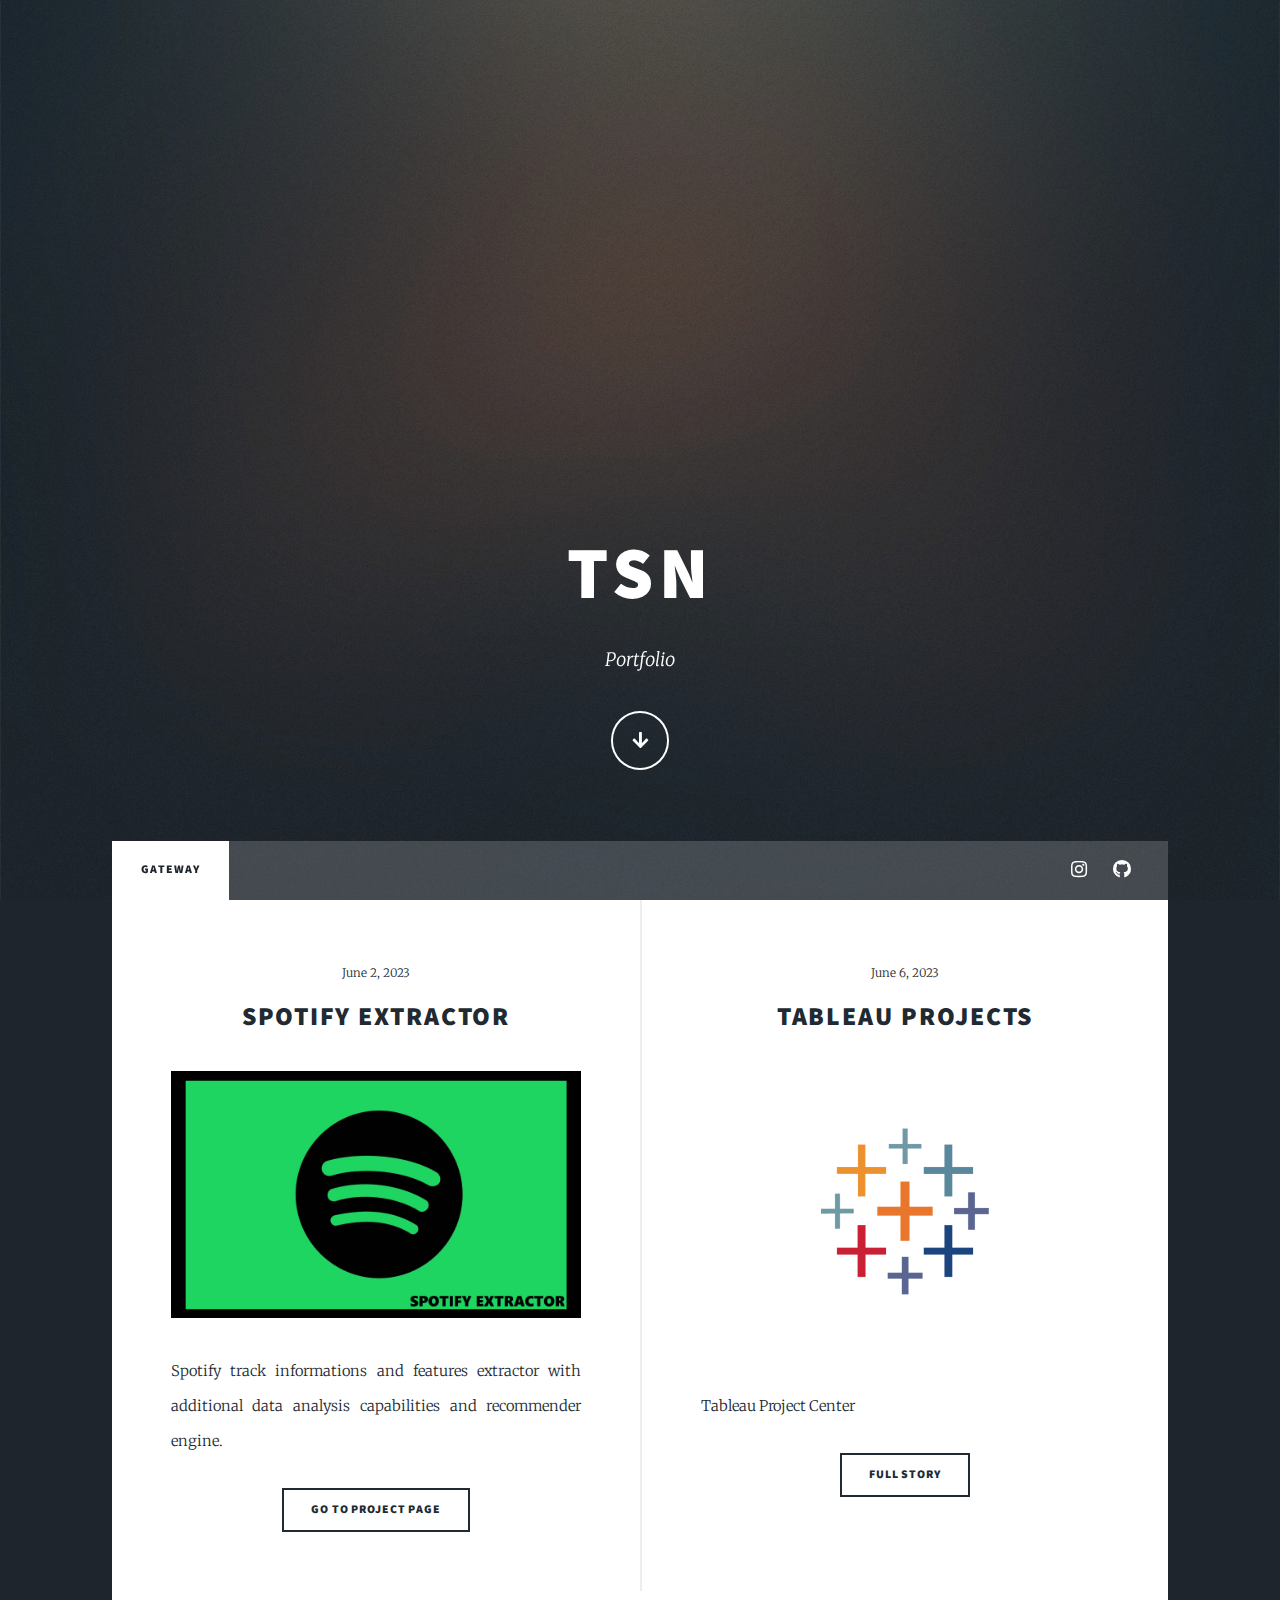
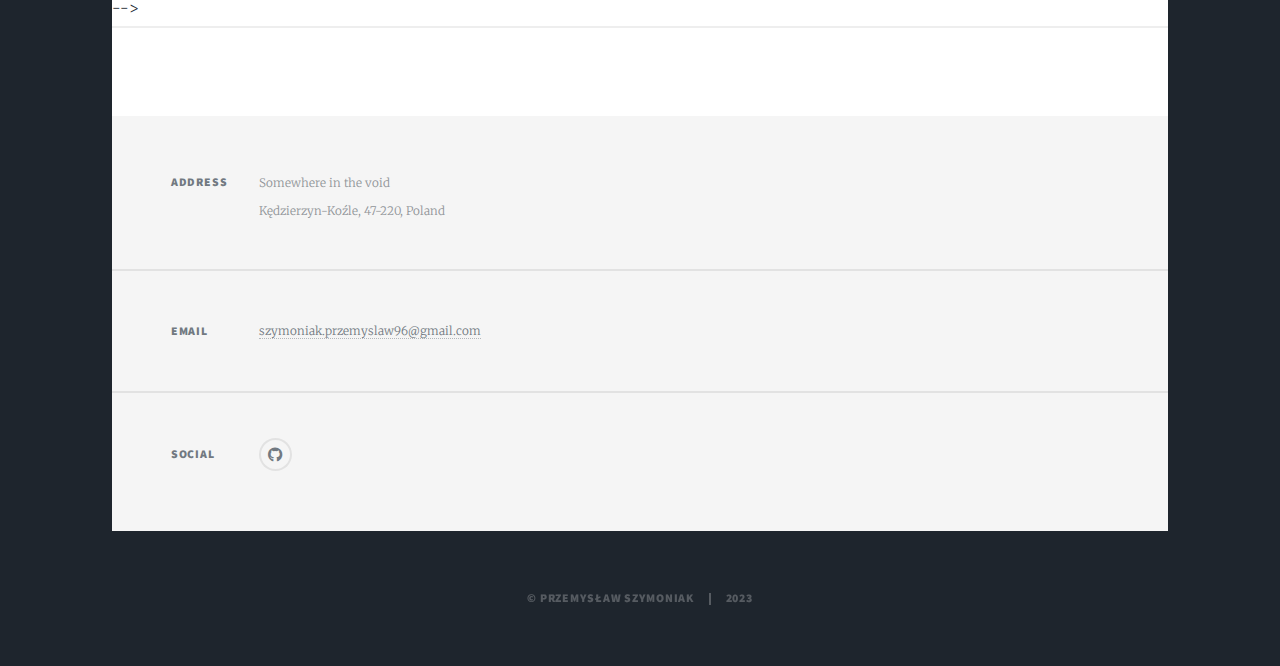
==== Portfolio/index.html @ f80e04ba "Init Portfolio" ====
<!DOCTYPE HTML>

<html>
	<head>
		<title>TSNPortfolio</title>
		<meta charset="utf-8" />
		<meta name="viewport" content="width=device-width, initial-scale=1, user-scalable=no" />
		<link rel="stylesheet" href="assets/css/main.css" />
		<noscript><link rel="stylesheet" href="assets/css/noscript.css" /></noscript>
	</head>
	<body class="is-preload">

		<!-- Wrapper -->
			<div id="wrapper" class="fade-in">

				<!-- Intro -->
					<div id="intro">
						<h1>TSN</h1>
						<p>Portfolio</p>
						<ul class="actions">
							<li><a href="#header" class="button icon solid solo fa-arrow-down scrolly">Continue</a></li>
						</ul>
					</div>

				<!-- Header -->
					<header id="header">
						<a href="index.html" class="logo">Portfolio</a>
					</header>

				<!-- Nav -->
					<nav id="nav">
						<ul class="links">
							<li class="active"><a href="/index.html">Gateway</a></li>
							<!-- <li><a href="generic.html">Generic Page</a></li>
							<li><a href="elements.html">Elements Reference</a></li> -->
						</ul>
						<ul class="icons">
							<!-- <li><a href="#" class="icon brands fa-twitter"><span class="label">Twitter</span></a></li> -->
							<!-- <li><a href="#" class="icon brands fa-facebook-f"><span class="label">Facebook</span></a></li> -->
							<li><a href="#" class="icon brands fa-instagram"><span class="label">Instagram</span></a></li>
							<li><a href="#" class="icon brands fa-github"><span class="label">GitHub</span></a></li>
						</ul>
					</nav>

				<!-- Main -->
					<div id="main">

						<!-- Featured Post -->
							<!-- <article class="post featured">
								<header class="major">
									<span class="date">May 31, 2023</span>
									<h2><a href="#">Project I<br/>
									SpotifyExtractor</a></h2>
									<p>Spotify tracklist extractor with data analysis capabilities.</p>
								</header>
								<a href="#" class="image main"><img src="images/pic01.jpg" alt="" /></a>
								<ul class="actions special">
									<li><a href="#" class="button large">Read More</a></li>
								</ul>
							</article> -->

						<!-- Posts -->
							<section class="posts">
								<article>
									<header>
										<span class="date">June 2, 2023</span>
										<h2><a href="#">Spotify Extractor</a></h2>
									</header>
									<a href="/Portfolio/SpotifyExtractorProjectPage.html" class="image fit"><img src="images/SpotifyExtractorProjectLogo.jpg" alt="" /></a>
									<p>Spotify track informations and features extractor with additional data analysis capabilities and recommender engine.</p>
									<ul class="actions special">
										<li><a href="/Portfolio/SpotifyExtractorProjectPage.html" class="button">Go to project page</a></li>
									</ul>
								</article>
								<article>
									<header>
										<span class="date">June 6, 2023</span>
										<h2><a href="#">Tableau Projects</a></h2>
									</header>
									<a href="/Portfolio/TableauProjects.html" class="image fit"><img src="images/tableau.png" alt="" /></a>
									<p>Tableau Project Center</p>
									<ul class="actions special">
										<li><a href="TableauProjects.html" class="button">Full Story</a></li>
									</ul>
								</article>
								<!-- <article>
									<header>
										<span class="date">April 18, 2017</span>
										<h2><a href="#">Ante mattis<br />
										interdum dolor</a></h2>
									</header>
									<a href="#" class="image fit"><img src="images/pic04.jpg" alt="" /></a>
									<p>Donec eget ex magna. Interdum et malesuada fames ac ante ipsum primis in faucibus. Pellentesque venenatis dolor imperdiet dolor mattis sagittis magna etiam.</p>
									<ul class="actions special">
										<li><a href="#" class="button">Full Story</a></li>
									</ul>
								</article>
								<article>
									<header>
										<span class="date">April 14, 2017</span>
										<h2><a href="#">Tempus sed<br />
										nulla imperdiet</a></h2>
									</header>
									<a href="#" class="image fit"><img src="images/pic05.jpg" alt="" /></a>
									<p>Donec eget ex magna. Interdum et malesuada fames ac ante ipsum primis in faucibus. Pellentesque venenatis dolor imperdiet dolor mattis sagittis magna etiam.</p>
									<ul class="actions special">
										<li><a href="#" class="button">Full Story</a></li>
									</ul>
								</article>
								<article>
									<header>
										<span class="date">April 11, 2017</span>
										<h2><a href="#">Odio magna<br />
										sed consectetur</a></h2>
									</header>
									<a href="#" class="image fit"><img src="images/pic06.jpg" alt="" /></a>
									<p>Donec eget ex magna. Interdum et malesuada fames ac ante ipsum primis in faucibus. Pellentesque venenatis dolor imperdiet dolor mattis sagittis magna etiam.</p>
									<ul class="actions special">
										<li><a href="#" class="button">Full Story</a></li>
									</ul>
								</article>
								<article>
									<header>
										<span class="date">April 7, 2017</span>
										<h2><a href="#">Augue lorem<br />
										primis vestibulum</a></h2>
									</header>
									<a href="#" class="image fit"><img src="images/pic07.jpg" alt="" /></a>
									<p>Donec eget ex magna. Interdum et malesuada fames ac ante ipsum primis in faucibus. Pellentesque venenatis dolor imperdiet dolor mattis sagittis magna etiam.</p>
									<ul class="actions special">
										<li><a href="#" class="button">Full Story</a></li>
									</ul>
								</article> -->
							</section> -->

						<!-- Footer -->
							<footer>
								<!-- <div class="pagination"> -->
									<!--<a href="#" class="previous">Prev</a>-->
									<!-- <a href="#" class="page active">1</a>
									<a href="#" class="page">2</a>
									<a href="#" class="page">3</a>
									<span class="extra">&hellip;</span>
									<a href="#" class="page">8</a>
									<a href="#" class="page">9</a>
									<a href="#" class="page">10</a>
									<a href="#" class="next">Next</a>
								</div> -->
							</footer>

					</div>

				<!-- Footer -->
					<footer id="footer">
						<!-- <section>
							<form method="post" action="#">
								<div class="fields">
									<div class="field">
										<label for="name">Name</label>
										<input type="text" name="name" id="name" />
									</div>
									<div class="field">
										<label for="email">Email</label>
										<input type="text" name="email" id="email" />
									</div>
									<div class="field">
										<label for="message">Message</label>
										<textarea name="message" id="message" rows="3"></textarea>
									</div>
								</div>
								<ul class="actions">
									<li><input type="submit" value="Send Message" /></li>
								</ul>
							</form>
						</section> -->
						<section class="split contact">
							<section class="alt">
								<h3>Address</h3>
								<p>Somewhere in the void<br />
								Kędzierzyn-Koźle, 47-220, Poland </p>
							</section>
							<section>
								<h3>Email</h3>
								<p><a href="#">szymoniak.przemyslaw96@gmail.com</a></p>
							</section>
							<section>
								<h3>Social</h3>
								<ul class="icons alt">
									<li><a href="https://github.com/TheStructureNavigator" class="icon brands alt fa-github"><span class="label">GitHub</span></a></li>
								</ul>
							</section>
						</section>
					</footer>

				<!-- Copyright -->
					<div id="copyright">
						<ul><li>&copy; Przemysław Szymoniak</li><li>2023</li></ul>
					</div>

			</div>

		<!-- Scripts -->
			<script src="assets/js/jquery.min.js"></script>
			<script src="assets/js/jquery.scrollex.min.js"></script>
			<script src="assets/js/jquery.scrolly.min.js"></script>
			<script src="assets/js/browser.min.js"></script>
			<script src="assets/js/breakpoints.min.js"></script>
			<script src="assets/js/util.js"></script>
			<script src="assets/js/main.js"></script>

	</body>

</html>
---- Portfolio/assets/css/main.css ----
@import url(fontawesome-all.min.css);
@import url("https://fonts.googleapis.com/css?family=Merriweather:300,700,300italic,700italic|Source+Sans+Pro:900");

/*
	Massively by HTML5 UP
	html5up.net | @ajlkn
	Free for personal and commercial use under the CCA 3.0 license (html5up.net/license)
*/

html, body, div, span, applet, object,
iframe, h1, h2, h3, h4, h5, h6, p, blockquote,
pre, a, abbr, acronym, address, big, cite,
code, del, dfn, em, img, ins, kbd, q, s, samp,
small, strike, strong, sub, sup, tt, var, b,
u, i, center, dl, dt, dd, ol, ul, li, fieldset,
form, label, legend, table, caption, tbody,
tfoot, thead, tr, th, td, article, aside,
canvas, details, embed, figure, figcaption,
footer, header, hgroup, menu, nav, output, ruby,
section, summary, time, mark, audio, video {
	margin: 0;
	padding: 0;
	border: 0;
	font-size: 100%;
	font: inherit;
	vertical-align: baseline;}

article, aside, details, figcaption, figure,
footer, header, hgroup, menu, nav, section {
	display: block;}

body {
	line-height: 1;
}

ol, ul {
	list-style: none;
}

blockquote, q {
	quotes: none;
}

	blockquote:before, blockquote:after, q:before, q:after {
		content: '';
		content: none;
	}

table {
	border-collapse: collapse;
	border-spacing: 0;
}

body {
	-webkit-text-size-adjust: none;
}

mark {
	background-color: transparent;
	color: inherit;
}

input::-moz-focus-inner {
	border: 0;
	padding: 0;
}

input, select, textarea {
	-moz-appearance: none;
	-webkit-appearance: none;
	-ms-appearance: none;
	appearance: none;
}

/* Basic */

	@-ms-viewport {
		width: device-width;
	}

	body {
		-ms-overflow-style: scrollbar;
	}

	@media screen and (max-width: 480px) {

		html, body {
			min-width: 320px;
		}

	}

	html {
		box-sizing: border-box;
	}

	*, *:before, *:after {
		box-sizing: inherit;
	}

	body {
		background-color: #1e252d;
	}

		body.is-preload *, body.is-preload *:before, body.is-preload *:after {
			-moz-animation: none !important;
			-webkit-animation: none !important;
			-ms-animation: none !important;
			animation: none !important;
			-moz-transition: none !important;
			-webkit-transition: none !important;
			-ms-transition: none !important;
			transition: none !important;
		}

/* Type */

	html {
		font-size: 16pt;
	}

		@media screen and (max-width: 1680px) {

			html {
				font-size: 12pt;
			}

		}

		@media screen and (max-width: 1280px) {

			html {
				font-size: 11pt;
			}

		}

		@media screen and (max-width: 360px) {

			html {
				font-size: 10pt;
			}

		}

	body {
		color: #212931;
	}

	body, input, select, textarea {
		font-family: "Merriweather", Georgia, serif;
		font-weight: 300;
		font-size: 1rem;
		line-height: 2.375;
	}

	a {
		-moz-transition: color 0.2s ease-in-out, background-color 0.2s ease-in-out, border-color 0.2s ease-in-out, box-shadow 0.2s ease-in-out;
		-webkit-transition: color 0.2s ease-in-out, background-color 0.2s ease-in-out, border-color 0.2s ease-in-out, box-shadow 0.2s ease-in-out;
		-ms-transition: color 0.2s ease-in-out, background-color 0.2s ease-in-out, border-color 0.2s ease-in-out, box-shadow 0.2s ease-in-out;
		transition: color 0.2s ease-in-out, background-color 0.2s ease-in-out, border-color 0.2s ease-in-out, box-shadow 0.2s ease-in-out;
		border-bottom: dotted 1px;
		text-decoration: none;
	}

		a:hover {
			border-bottom-color: transparent;
		}

	strong, b {
		font-weight: 600;
	}

	em, i {
		font-style: italic;
	}

	p {
		text-align: justify;
		margin: 0 0 2rem 0;
	}

	h1, h2, h3, h4, h5, h6 {
		font-family: "Source Sans Pro", Helvetica, sans-serif;
		font-weight: 900;
		line-height: 1.5;
		letter-spacing: 0.075em;
		text-transform: uppercase;
		margin: 0 0 1rem 0;
	}

		h1 a, h2 a, h3 a, h4 a, h5 a, h6 a {
			border-bottom: 0;
			color: inherit;
			text-decoration: none;
		}

	h1 {
		font-size: 4rem;
		line-height: 1.1;
		margin: 0 0 2rem 0;
	}

	h2 {
		font-size: 1.75rem;
		line-height: 1.3;
		margin: 0 0 1.5rem 0;
	}

	h3 {
		font-size: 1.25rem;
		margin: 0 0 1.5rem 0;
	}

	h4 {
		font-size: 1rem;
	}

	h5 {
		font-size: 0.9rem;
	}

	h6 {
		font-size: 0.8rem;
	}

	sub {
		font-size: 0.8rem;
		position: relative;
		top: 0.5rem;
	}

	sup {
		font-size: 0.8rem;
		position: relative;
		top: -0.5rem;
	}

	blockquote {
		border-left: solid 4px;
		font-style: italic;
		margin: 0 0 2rem 0;
		padding: 0.5rem 0 0.5rem 2rem;
	}

	code {
		border: solid 2px;
		font-family: "Courier New", monospace;
		font-size: 0.9rem;
		margin: 0 0.25rem;
		padding: 0.25rem 0.65rem;
	}

	pre {
		-webkit-overflow-scrolling: touch;
		font-family: "Courier New", monospace;
		font-size: 0.9rem;
		margin: 0 0 2rem 0;
	}

		pre code {
			display: block;
			line-height: 1.75;
			padding: 1rem 1.5rem;
			overflow-x: auto;
		}

	hr {
		border: 0;
		border-bottom: solid 2px;
		margin: 3rem 0;
	}

		hr.major {
			margin: 5rem 0;
		}

	.align-left {
		text-align: left;
	}

	.align-center {
		text-align: center;
	}

	.align-right {
		text-align: right;
	}

	input, select, textarea {
		color: #212931;
	}

	a {
		color: #212931;
		border-bottom-color: rgba(33, 41, 49, 0.5);
	}

		a:hover {
			border-bottom-color: transparent;
			color: #18bfef !important;
		}

	strong, b {
		color: #212931;
	}

	h1, h2, h3, h4, h5, h6 {
		color: #212931;
	}

	blockquote {
		border-left-color: #eeeeee;
	}

	code {
		background: rgba(220, 220, 220, 0.25);
		border-color: #eeeeee;
	}

	hr {
		border-bottom-color: #eeeeee;
	}

/* Row */

	.row {
		display: flex;
		flex-wrap: wrap;
		box-sizing: border-box;
		align-items: stretch;
	}

		.row > * {
			box-sizing: border-box;
		}

		.row.gtr-uniform > * > :last-child {
			margin-bottom: 0;
		}

		.row.aln-left {
			justify-content: flex-start;
		}

		.row.aln-center {
			justify-content: center;
		}

		.row.aln-right {
			justify-content: flex-end;
		}

		.row.aln-top {
			align-items: flex-start;
		}

		.row.aln-middle {
			align-items: center;
		}

		.row.aln-bottom {
			align-items: flex-end;
		}

		.row > .imp {
			order: -1;
		}

		.row > .col-1 {
			width: 8.33333%;
		}

		.row > .off-1 {
			margin-left: 8.33333%;
		}

		.row > .col-2 {
			width: 16.66667%;
		}

		.row > .off-2 {
			margin-left: 16.66667%;
		}

		.row > .col-3 {
			width: 25%;
		}

		.row > .off-3 {
			margin-left: 25%;
		}

		.row > .col-4 {
			width: 33.33333%;
		}

		.row > .off-4 {
			margin-left: 33.33333%;
		}

		.row > .col-5 {
			width: 41.66667%;
		}

		.row > .off-5 {
			margin-left: 41.66667%;
		}

		.row > .col-6 {
			width: 50%;
		}

		.row > .off-6 {
			margin-left: 50%;
		}

		.row > .col-7 {
			width: 58.33333%;
		}

		.row > .off-7 {
			margin-left: 58.33333%;
		}

		.row > .col-8 {
			width: 66.66667%;
		}

		.row > .off-8 {
			margin-left: 66.66667%;
		}

		.row > .col-9 {
			width: 75%;
		}

		.row > .off-9 {
			margin-left: 75%;
		}

		.row > .col-10 {
			width: 83.33333%;
		}

		.row > .off-10 {
			margin-left: 83.33333%;
		}

		.row > .col-11 {
			width: 91.66667%;
		}

		.row > .off-11 {
			margin-left: 91.66667%;
		}

		.row > .col-12 {
			width: 100%;
		}

		.row > .off-12 {
			margin-left: 100%;
		}

		.row.gtr-0 {
			margin-top: 0;
			margin-left: 0rem;
		}

			.row.gtr-0 > * {
				padding: 0 0 0 0rem;
			}

			.row.gtr-0.gtr-uniform {
				margin-top: 0rem;
			}

				.row.gtr-0.gtr-uniform > * {
					padding-top: 0rem;
				}

		.row.gtr-25 {
			margin-top: 0;
			margin-left: -0.375rem;
		}

			.row.gtr-25 > * {
				padding: 0 0 0 0.375rem;
			}

			.row.gtr-25.gtr-uniform {
				margin-top: -0.375rem;
			}

				.row.gtr-25.gtr-uniform > * {
					padding-top: 0.375rem;
				}

		.row.gtr-50 {
			margin-top: 0;
			margin-left: -0.75rem;
		}

			.row.gtr-50 > * {
				padding: 0 0 0 0.75rem;
			}

			.row.gtr-50.gtr-uniform {
				margin-top: -0.75rem;
			}

				.row.gtr-50.gtr-uniform > * {
					padding-top: 0.75rem;
				}

		.row {
			margin-top: 0;
			margin-left: -1.5rem;
		}

			.row > * {
				padding: 0 0 0 1.5rem;
			}

			.row.gtr-uniform {
				margin-top: -1.5rem;
			}

				.row.gtr-uniform > * {
					padding-top: 1.5rem;
				}

		.row.gtr-150 {
			margin-top: 0;
			margin-left: -2.25rem;
		}

			.row.gtr-150 > * {
				padding: 0 0 0 2.25rem;
			}

			.row.gtr-150.gtr-uniform {
				margin-top: -2.25rem;
			}

				.row.gtr-150.gtr-uniform > * {
					padding-top: 2.25rem;
				}

		.row.gtr-200 {
			margin-top: 0;
			margin-left: -3rem;
		}

			.row.gtr-200 > * {
				padding: 0 0 0 3rem;
			}

			.row.gtr-200.gtr-uniform {
				margin-top: -3rem;
			}

				.row.gtr-200.gtr-uniform > * {
					padding-top: 3rem;
				}

		@media screen and (max-width: 1680px) {

			.row {
				display: flex;
				flex-wrap: wrap;
				box-sizing: border-box;
				align-items: stretch;
			}

				.row > * {
					box-sizing: border-box;
				}

				.row.gtr-uniform > * > :last-child {
					margin-bottom: 0;
				}

				.row.aln-left {
					justify-content: flex-start;
				}

				.row.aln-center {
					justify-content: center;
				}

				.row.aln-right {
					justify-content: flex-end;
				}

				.row.aln-top {
					align-items: flex-start;
				}

				.row.aln-middle {
					align-items: center;
				}

				.row.aln-bottom {
					align-items: flex-end;
				}

				.row > .imp-xlarge {
					order: -1;
				}

				.row > .col-1-xlarge {
					width: 8.33333%;
				}

				.row > .off-1-xlarge {
					margin-left: 8.33333%;
				}

				.row > .col-2-xlarge {
					width: 16.66667%;
				}

				.row > .off-2-xlarge {
					margin-left: 16.66667%;
				}

				.row > .col-3-xlarge {
					width: 25%;
				}

				.row > .off-3-xlarge {
					margin-left: 25%;
				}

				.row > .col-4-xlarge {
					width: 33.33333%;
				}

				.row > .off-4-xlarge {
					margin-left: 33.33333%;
				}

				.row > .col-5-xlarge {
					width: 41.66667%;
				}

				.row > .off-5-xlarge {
					margin-left: 41.66667%;
				}

				.row > .col-6-xlarge {
					width: 50%;
				}

				.row > .off-6-xlarge {
					margin-left: 50%;
				}

				.row > .col-7-xlarge {
					width: 58.33333%;
				}

				.row > .off-7-xlarge {
					margin-left: 58.33333%;
				}

				.row > .col-8-xlarge {
					width: 66.66667%;
				}

				.row > .off-8-xlarge {
					margin-left: 66.66667%;
				}

				.row > .col-9-xlarge {
					width: 75%;
				}

				.row > .off-9-xlarge {
					margin-left: 75%;
				}

				.row > .col-10-xlarge {
					width: 83.33333%;
				}

				.row > .off-10-xlarge {
					margin-left: 83.33333%;
				}

				.row > .col-11-xlarge {
					width: 91.66667%;
				}

				.row > .off-11-xlarge {
					margin-left: 91.66667%;
				}

				.row > .col-12-xlarge {
					width: 100%;
				}

				.row > .off-12-xlarge {
					margin-left: 100%;
				}

				.row.gtr-0 {
					margin-top: 0;
					margin-left: 0rem;
				}

					.row.gtr-0 > * {
						padding: 0 0 0 0rem;
					}

					.row.gtr-0.gtr-uniform {
						margin-top: 0rem;
					}

						.row.gtr-0.gtr-uniform > * {
							padding-top: 0rem;
						}

				.row.gtr-25 {
					margin-top: 0;
					margin-left: -0.375rem;
				}

					.row.gtr-25 > * {
						padding: 0 0 0 0.375rem;
					}

					.row.gtr-25.gtr-uniform {
						margin-top: -0.375rem;
					}

						.row.gtr-25.gtr-uniform > * {
							padding-top: 0.375rem;
						}

				.row.gtr-50 {
					margin-top: 0;
					margin-left: -0.75rem;
				}

					.row.gtr-50 > * {
						padding: 0 0 0 0.75rem;
					}

					.row.gtr-50.gtr-uniform {
						margin-top: -0.75rem;
					}

						.row.gtr-50.gtr-uniform > * {
							padding-top: 0.75rem;
						}

				.row {
					margin-top: 0;
					margin-left: -1.5rem;
				}

					.row > * {
						padding: 0 0 0 1.5rem;
					}

					.row.gtr-uniform {
						margin-top: -1.5rem;
					}

						.row.gtr-uniform > * {
							padding-top: 1.5rem;
						}

				.row.gtr-150 {
					margin-top: 0;
					margin-left: -2.25rem;
				}

					.row.gtr-150 > * {
						padding: 0 0 0 2.25rem;
					}

					.row.gtr-150.gtr-uniform {
						margin-top: -2.25rem;
					}

						.row.gtr-150.gtr-uniform > * {
							padding-top: 2.25rem;
						}

				.row.gtr-200 {
					margin-top: 0;
					margin-left: -3rem;
				}

					.row.gtr-200 > * {
						padding: 0 0 0 3rem;
					}

					.row.gtr-200.gtr-uniform {
						margin-top: -3rem;
					}

						.row.gtr-200.gtr-uniform > * {
							padding-top: 3rem;
						}

		}

		@media screen and (max-width: 1280px) {

			.row {
				display: flex;
				flex-wrap: wrap;
				box-sizing: border-box;
				align-items: stretch;
			}

				.row > * {
					box-sizing: border-box;
				}

				.row.gtr-uniform > * > :last-child {
					margin-bottom: 0;
				}

				.row.aln-left {
					justify-content: flex-start;
				}

				.row.aln-center {
					justify-content: center;
				}

				.row.aln-right {
					justify-content: flex-end;
				}

				.row.aln-top {
					align-items: flex-start;
				}

				.row.aln-middle {
					align-items: center;
				}

				.row.aln-bottom {
					align-items: flex-end;
				}

				.row > .imp-large {
					order: -1;
				}

				.row > .col-1-large {
					width: 8.33333%;
				}

				.row > .off-1-large {
					margin-left: 8.33333%;
				}

				.row > .col-2-large {
					width: 16.66667%;
				}

				.row > .off-2-large {
					margin-left: 16.66667%;
				}

				.row > .col-3-large {
					width: 25%;
				}

				.row > .off-3-large {
					margin-left: 25%;
				}

				.row > .col-4-large {
					width: 33.33333%;
				}

				.row > .off-4-large {
					margin-left: 33.33333%;
				}

				.row > .col-5-large {
					width: 41.66667%;
				}

				.row > .off-5-large {
					margin-left: 41.66667%;
				}

				.row > .col-6-large {
					width: 50%;
				}

				.row > .off-6-large {
					margin-left: 50%;
				}

				.row > .col-7-large {
					width: 58.33333%;
				}

				.row > .off-7-large {
					margin-left: 58.33333%;
				}

				.row > .col-8-large {
					width: 66.66667%;
				}

				.row > .off-8-large {
					margin-left: 66.66667%;
				}

				.row > .col-9-large {
					width: 75%;
				}

				.row > .off-9-large {
					margin-left: 75%;
				}

				.row > .col-10-large {
					width: 83.33333%;
				}

				.row > .off-10-large {
					margin-left: 83.33333%;
				}

				.row > .col-11-large {
					width: 91.66667%;
				}

				.row > .off-11-large {
					margin-left: 91.66667%;
				}

				.row > .col-12-large {
					width: 100%;
				}

				.row > .off-12-large {
					margin-left: 100%;
				}

				.row.gtr-0 {
					margin-top: 0;
					margin-left: 0rem;
				}

					.row.gtr-0 > * {
						padding: 0 0 0 0rem;
					}

					.row.gtr-0.gtr-uniform {
						margin-top: 0rem;
					}

						.row.gtr-0.gtr-uniform > * {
							padding-top: 0rem;
						}

				.row.gtr-25 {
					margin-top: 0;
					margin-left: -0.375rem;
				}

					.row.gtr-25 > * {
						padding: 0 0 0 0.375rem;
					}

					.row.gtr-25.gtr-uniform {
						margin-top: -0.375rem;
					}

						.row.gtr-25.gtr-uniform > * {
							padding-top: 0.375rem;
						}

				.row.gtr-50 {
					margin-top: 0;
					margin-left: -0.75rem;
				}

					.row.gtr-50 > * {
						padding: 0 0 0 0.75rem;
					}

					.row.gtr-50.gtr-uniform {
						margin-top: -0.75rem;
					}

						.row.gtr-50.gtr-uniform > * {
							padding-top: 0.75rem;
						}

				.row {
					margin-top: 0;
					margin-left: -1.5rem;
				}

					.row > * {
						padding: 0 0 0 1.5rem;
					}

					.row.gtr-uniform {
						margin-top: -1.5rem;
					}

						.row.gtr-uniform > * {
							padding-top: 1.5rem;
						}

				.row.gtr-150 {
					margin-top: 0;
					margin-left: -2.25rem;
				}

					.row.gtr-150 > * {
						padding: 0 0 0 2.25rem;
					}

					.row.gtr-150.gtr-uniform {
						margin-top: -2.25rem;
					}

						.row.gtr-150.gtr-uniform > * {
							padding-top: 2.25rem;
						}

				.row.gtr-200 {
					margin-top: 0;
					margin-left: -3rem;
				}

					.row.gtr-200 > * {
						padding: 0 0 0 3rem;
					}

					.row.gtr-200.gtr-uniform {
						margin-top: -3rem;
					}

						.row.gtr-200.gtr-uniform > * {
							padding-top: 3rem;
						}

		}

		@media screen and (max-width: 980px) {

			.row {
				display: flex;
				flex-wrap: wrap;
				box-sizing: border-box;
				align-items: stretch;
			}

				.row > * {
					box-sizing: border-box;
				}

				.row.gtr-uniform > * > :last-child {
					margin-bottom: 0;
				}

				.row.aln-left {
					justify-content: flex-start;
				}

				.row.aln-center {
					justify-content: center;
				}

				.row.aln-right {
					justify-content: flex-end;
				}

				.row.aln-top {
					align-items: flex-start;
				}

				.row.aln-middle {
					align-items: center;
				}

				.row.aln-bottom {
					align-items: flex-end;
				}

				.row > .imp-medium {
					order: -1;
				}

				.row > .col-1-medium {
					width: 8.33333%;
				}

				.row > .off-1-medium {
					margin-left: 8.33333%;
				}

				.row > .col-2-medium {
					width: 16.66667%;
				}

				.row > .off-2-medium {
					margin-left: 16.66667%;
				}

				.row > .col-3-medium {
					width: 25%;
				}

				.row > .off-3-medium {
					margin-left: 25%;
				}

				.row > .col-4-medium {
					width: 33.33333%;
				}

				.row > .off-4-medium {
					margin-left: 33.33333%;
				}

				.row > .col-5-medium {
					width: 41.66667%;
				}

				.row > .off-5-medium {
					margin-left: 41.66667%;
				}

				.row > .col-6-medium {
					width: 50%;
				}

				.row > .off-6-medium {
					margin-left: 50%;
				}

				.row > .col-7-medium {
					width: 58.33333%;
				}

				.row > .off-7-medium {
					margin-left: 58.33333%;
				}

				.row > .col-8-medium {
					width: 66.66667%;
				}

				.row > .off-8-medium {
					margin-left: 66.66667%;
				}

				.row > .col-9-medium {
					width: 75%;
				}

				.row > .off-9-medium {
					margin-left: 75%;
				}

				.row > .col-10-medium {
					width: 83.33333%;
				}

				.row > .off-10-medium {
					margin-left: 83.33333%;
				}

				.row > .col-11-medium {
					width: 91.66667%;
				}

				.row > .off-11-medium {
					margin-left: 91.66667%;
				}

				.row > .col-12-medium {
					width: 100%;
				}

				.row > .off-12-medium {
					margin-left: 100%;
				}

				.row.gtr-0 {
					margin-top: 0;
					margin-left: 0rem;
				}

					.row.gtr-0 > * {
						padding: 0 0 0 0rem;
					}

					.row.gtr-0.gtr-uniform {
						margin-top: 0rem;
					}

						.row.gtr-0.gtr-uniform > * {
							padding-top: 0rem;
						}

				.row.gtr-25 {
					margin-top: 0;
					margin-left: -0.375rem;
				}

					.row.gtr-25 > * {
						padding: 0 0 0 0.375rem;
					}

					.row.gtr-25.gtr-uniform {
						margin-top: -0.375rem;
					}

						.row.gtr-25.gtr-uniform > * {
							padding-top: 0.375rem;
						}

				.row.gtr-50 {
					margin-top: 0;
					margin-left: -0.75rem;
				}

					.row.gtr-50 > * {
						padding: 0 0 0 0.75rem;
					}

					.row.gtr-50.gtr-uniform {
						margin-top: -0.75rem;
					}

						.row.gtr-50.gtr-uniform > * {
							padding-top: 0.75rem;
						}

				.row {
					margin-top: 0;
					margin-left: -1.5rem;
				}

					.row > * {
						padding: 0 0 0 1.5rem;
					}

					.row.gtr-uniform {
						margin-top: -1.5rem;
					}

						.row.gtr-uniform > * {
							padding-top: 1.5rem;
						}

				.row.gtr-150 {
					margin-top: 0;
					margin-left: -2.25rem;
				}

					.row.gtr-150 > * {
						padding: 0 0 0 2.25rem;
					}

					.row.gtr-150.gtr-uniform {
						margin-top: -2.25rem;
					}

						.row.gtr-150.gtr-uniform > * {
							padding-top: 2.25rem;
						}

				.row.gtr-200 {
					margin-top: 0;
					margin-left: -3rem;
				}

					.row.gtr-200 > * {
						padding: 0 0 0 3rem;
					}

					.row.gtr-200.gtr-uniform {
						margin-top: -3rem;
					}

						.row.gtr-200.gtr-uniform > * {
							padding-top: 3rem;
						}

		}

		@media screen and (max-width: 736px) {

			.row {
				display: flex;
				flex-wrap: wrap;
				box-sizing: border-box;
				align-items: stretch;
			}

				.row > * {
					box-sizing: border-box;
				}

				.row.gtr-uniform > * > :last-child {
					margin-bottom: 0;
				}

				.row.aln-left {
					justify-content: flex-start;
				}

				.row.aln-center {
					justify-content: center;
				}

				.row.aln-right {
					justify-content: flex-end;
				}

				.row.aln-top {
					align-items: flex-start;
				}

				.row.aln-middle {
					align-items: center;
				}

				.row.aln-bottom {
					align-items: flex-end;
				}

				.row > .imp-small {
					order: -1;
				}

				.row > .col-1-small {
					width: 8.33333%;
				}

				.row > .off-1-small {
					margin-left: 8.33333%;
				}

				.row > .col-2-small {
					width: 16.66667%;
				}

				.row > .off-2-small {
					margin-left: 16.66667%;
				}

				.row > .col-3-small {
					width: 25%;
				}

				.row > .off-3-small {
					margin-left: 25%;
				}

				.row > .col-4-small {
					width: 33.33333%;
				}

				.row > .off-4-small {
					margin-left: 33.33333%;
				}

				.row > .col-5-small {
					width: 41.66667%;
				}

				.row > .off-5-small {
					margin-left: 41.66667%;
				}

				.row > .col-6-small {
					width: 50%;
				}

				.row > .off-6-small {
					margin-left: 50%;
				}

				.row > .col-7-small {
					width: 58.33333%;
				}

				.row > .off-7-small {
					margin-left: 58.33333%;
				}

				.row > .col-8-small {
					width: 66.66667%;
				}

				.row > .off-8-small {
					margin-left: 66.66667%;
				}

				.row > .col-9-small {
					width: 75%;
				}

				.row > .off-9-small {
					margin-left: 75%;
				}

				.row > .col-10-small {
					width: 83.33333%;
				}

				.row > .off-10-small {
					margin-left: 83.33333%;
				}

				.row > .col-11-small {
					width: 91.66667%;
				}

				.row > .off-11-small {
					margin-left: 91.66667%;
				}

				.row > .col-12-small {
					width: 100%;
				}

				.row > .off-12-small {
					margin-left: 100%;
				}

				.row.gtr-0 {
					margin-top: 0;
					margin-left: 0rem;
				}

					.row.gtr-0 > * {
						padding: 0 0 0 0rem;
					}

					.row.gtr-0.gtr-uniform {
						margin-top: 0rem;
					}

						.row.gtr-0.gtr-uniform > * {
							padding-top: 0rem;
						}

				.row.gtr-25 {
					margin-top: 0;
					margin-left: -0.375rem;
				}

					.row.gtr-25 > * {
						padding: 0 0 0 0.375rem;
					}

					.row.gtr-25.gtr-uniform {
						margin-top: -0.375rem;
					}

						.row.gtr-25.gtr-uniform > * {
							padding-top: 0.375rem;
						}

				.row.gtr-50 {
					margin-top: 0;
					margin-left: -0.75rem;
				}

					.row.gtr-50 > * {
						padding: 0 0 0 0.75rem;
					}

					.row.gtr-50.gtr-uniform {
						margin-top: -0.75rem;
					}

						.row.gtr-50.gtr-uniform > * {
							padding-top: 0.75rem;
						}

				.row {
					margin-top: 0;
					margin-left: -1.5rem;
				}

					.row > * {
						padding: 0 0 0 1.5rem;
					}

					.row.gtr-uniform {
						margin-top: -1.5rem;
					}

						.row.gtr-uniform > * {
							padding-top: 1.5rem;
						}

				.row.gtr-150 {
					margin-top: 0;
					margin-left: -2.25rem;
				}

					.row.gtr-150 > * {
						padding: 0 0 0 2.25rem;
					}

					.row.gtr-150.gtr-uniform {
						margin-top: -2.25rem;
					}

						.row.gtr-150.gtr-uniform > * {
							padding-top: 2.25rem;
						}

				.row.gtr-200 {
					margin-top: 0;
					margin-left: -3rem;
				}

					.row.gtr-200 > * {
						padding: 0 0 0 3rem;
					}

					.row.gtr-200.gtr-uniform {
						margin-top: -3rem;
					}

						.row.gtr-200.gtr-uniform > * {
							padding-top: 3rem;
						}

		}

		@media screen and (max-width: 480px) {

			.row {
				display: flex;
				flex-wrap: wrap;
				box-sizing: border-box;
				align-items: stretch;
			}

				.row > * {
					box-sizing: border-box;
				}

				.row.gtr-uniform > * > :last-child {
					margin-bottom: 0;
				}

				.row.aln-left {
					justify-content: flex-start;
				}

				.row.aln-center {
					justify-content: center;
				}

				.row.aln-right {
					justify-content: flex-end;
				}

				.row.aln-top {
					align-items: flex-start;
				}

				.row.aln-middle {
					align-items: center;
				}

				.row.aln-bottom {
					align-items: flex-end;
				}

				.row > .imp-xsmall {
					order: -1;
				}

				.row > .col-1-xsmall {
					width: 8.33333%;
				}

				.row > .off-1-xsmall {
					margin-left: 8.33333%;
				}

				.row > .col-2-xsmall {
					width: 16.66667%;
				}

				.row > .off-2-xsmall {
					margin-left: 16.66667%;
				}

				.row > .col-3-xsmall {
					width: 25%;
				}

				.row > .off-3-xsmall {
					margin-left: 25%;
				}

				.row > .col-4-xsmall {
					width: 33.33333%;
				}

				.row > .off-4-xsmall {
					margin-left: 33.33333%;
				}

				.row > .col-5-xsmall {
					width: 41.66667%;
				}

				.row > .off-5-xsmall {
					margin-left: 41.66667%;
				}

				.row > .col-6-xsmall {
					width: 50%;
				}

				.row > .off-6-xsmall {
					margin-left: 50%;
				}

				.row > .col-7-xsmall {
					width: 58.33333%;
				}

				.row > .off-7-xsmall {
					margin-left: 58.33333%;
				}

				.row > .col-8-xsmall {
					width: 66.66667%;
				}

				.row > .off-8-xsmall {
					margin-left: 66.66667%;
				}

				.row > .col-9-xsmall {
					width: 75%;
				}

				.row > .off-9-xsmall {
					margin-left: 75%;
				}

				.row > .col-10-xsmall {
					width: 83.33333%;
				}

				.row > .off-10-xsmall {
					margin-left: 83.33333%;
				}

				.row > .col-11-xsmall {
					width: 91.66667%;
				}

				.row > .off-11-xsmall {
					margin-left: 91.66667%;
				}

				.row > .col-12-xsmall {
					width: 100%;
				}

				.row > .off-12-xsmall {
					margin-left: 100%;
				}

				.row.gtr-0 {
					margin-top: 0;
					margin-left: 0rem;
				}

					.row.gtr-0 > * {
						padding: 0 0 0 0rem;
					}

					.row.gtr-0.gtr-uniform {
						margin-top: 0rem;
					}

						.row.gtr-0.gtr-uniform > * {
							padding-top: 0rem;
						}

				.row.gtr-25 {
					margin-top: 0;
					margin-left: -0.375rem;
				}

					.row.gtr-25 > * {
						padding: 0 0 0 0.375rem;
					}

					.row.gtr-25.gtr-uniform {
						margin-top: -0.375rem;
					}

						.row.gtr-25.gtr-uniform > * {
							padding-top: 0.375rem;
						}

				.row.gtr-50 {
					margin-top: 0;
					margin-left: -0.75rem;
				}

					.row.gtr-50 > * {
						padding: 0 0 0 0.75rem;
					}

					.row.gtr-50.gtr-uniform {
						margin-top: -0.75rem;
					}

						.row.gtr-50.gtr-uniform > * {
							padding-top: 0.75rem;
						}

				.row {
					margin-top: 0;
					margin-left: -1.5rem;
				}

					.row > * {
						padding: 0 0 0 1.5rem;
					}

					.row.gtr-uniform {
						margin-top: -1.5rem;
					}

						.row.gtr-uniform > * {
							padding-top: 1.5rem;
						}

				.row.gtr-150 {
					margin-top: 0;
					margin-left: -2.25rem;
				}

					.row.gtr-150 > * {
						padding: 0 0 0 2.25rem;
					}

					.row.gtr-150.gtr-uniform {
						margin-top: -2.25rem;
					}

						.row.gtr-150.gtr-uniform > * {
							padding-top: 2.25rem;
						}

				.row.gtr-200 {
					margin-top: 0;
					margin-left: -3rem;
				}

					.row.gtr-200 > * {
						padding: 0 0 0 3rem;
					}

					.row.gtr-200.gtr-uniform {
						margin-top: -3rem;
					}

						.row.gtr-200.gtr-uniform > * {
							padding-top: 3rem;
						}

		}

		@media screen and (max-width: 360px) {

			.row {
				display: flex;
				flex-wrap: wrap;
				box-sizing: border-box;
				align-items: stretch;
			}

				.row > * {
					box-sizing: border-box;
				}

				.row.gtr-uniform > * > :last-child {
					margin-bottom: 0;
				}

				.row.aln-left {
					justify-content: flex-start;
				}

				.row.aln-center {
					justify-content: center;
				}

				.row.aln-right {
					justify-content: flex-end;
				}

				.row.aln-top {
					align-items: flex-start;
				}

				.row.aln-middle {
					align-items: center;
				}

				.row.aln-bottom {
					align-items: flex-end;
				}

				.row > .imp-xxsmall {
					order: -1;
				}

				.row > .col-1-xxsmall {
					width: 8.33333%;
				}

				.row > .off-1-xxsmall {
					margin-left: 8.33333%;
				}

				.row > .col-2-xxsmall {
					width: 16.66667%;
				}

				.row > .off-2-xxsmall {
					margin-left: 16.66667%;
				}

				.row > .col-3-xxsmall {
					width: 25%;
				}

				.row > .off-3-xxsmall {
					margin-left: 25%;
				}

				.row > .col-4-xxsmall {
					width: 33.33333%;
				}

				.row > .off-4-xxsmall {
					margin-left: 33.33333%;
				}

				.row > .col-5-xxsmall {
					width: 41.66667%;
				}

				.row > .off-5-xxsmall {
					margin-left: 41.66667%;
				}

				.row > .col-6-xxsmall {
					width: 50%;
				}

				.row > .off-6-xxsmall {
					margin-left: 50%;
				}

				.row > .col-7-xxsmall {
					width: 58.33333%;
				}

				.row > .off-7-xxsmall {
					margin-left: 58.33333%;
				}

				.row > .col-8-xxsmall {
					width: 66.66667%;
				}

				.row > .off-8-xxsmall {
					margin-left: 66.66667%;
				}

				.row > .col-9-xxsmall {
					width: 75%;
				}

				.row > .off-9-xxsmall {
					margin-left: 75%;
				}

				.row > .col-10-xxsmall {
					width: 83.33333%;
				}

				.row > .off-10-xxsmall {
					margin-left: 83.33333%;
				}

				.row > .col-11-xxsmall {
					width: 91.66667%;
				}

				.row > .off-11-xxsmall {
					margin-left: 91.66667%;
				}

				.row > .col-12-xxsmall {
					width: 100%;
				}

				.row > .off-12-xxsmall {
					margin-left: 100%;
				}

				.row.gtr-0 {
					margin-top: 0;
					margin-left: 0rem;
				}

					.row.gtr-0 > * {
						padding: 0 0 0 0rem;
					}

					.row.gtr-0.gtr-uniform {
						margin-top: 0rem;
					}

						.row.gtr-0.gtr-uniform > * {
							padding-top: 0rem;
						}

				.row.gtr-25 {
					margin-top: 0;
					margin-left: -0.375rem;
				}

					.row.gtr-25 > * {
						padding: 0 0 0 0.375rem;
					}

					.row.gtr-25.gtr-uniform {
						margin-top: -0.375rem;
					}

						.row.gtr-25.gtr-uniform > * {
							padding-top: 0.375rem;
						}

				.row.gtr-50 {
					margin-top: 0;
					margin-left: -0.75rem;
				}

					.row.gtr-50 > * {
						padding: 0 0 0 0.75rem;
					}

					.row.gtr-50.gtr-uniform {
						margin-top: -0.75rem;
					}

						.row.gtr-50.gtr-uniform > * {
							padding-top: 0.75rem;
						}

				.row {
					margin-top: 0;
					margin-left: -1.5rem;
				}

					.row > * {
						padding: 0 0 0 1.5rem;
					}

					.row.gtr-uniform {
						margin-top: -1.5rem;
					}

						.row.gtr-uniform > * {
							padding-top: 1.5rem;
						}

				.row.gtr-150 {
					margin-top: 0;
					margin-left: -2.25rem;
				}

					.row.gtr-150 > * {
						padding: 0 0 0 2.25rem;
					}

					.row.gtr-150.gtr-uniform {
						margin-top: -2.25rem;
					}

						.row.gtr-150.gtr-uniform > * {
							padding-top: 2.25rem;
						}

				.row.gtr-200 {
					margin-top: 0;
					margin-left: -3rem;
				}

					.row.gtr-200 > * {
						padding: 0 0 0 3rem;
					}

					.row.gtr-200.gtr-uniform {
						margin-top: -3rem;
					}

						.row.gtr-200.gtr-uniform > * {
							padding-top: 3rem;
						}

		}

/* Box */

	.box {
		border: solid 2px;
		margin-bottom: 2rem;
		padding: 1.5rem;
	}

		.box > :last-child,
		.box > :last-child > :last-child,
		.box > :last-child > :last-child > :last-child {
			margin-bottom: 0;
		}

		.box.alt {
			border: 0;
			border-radius: 0;
			padding: 0;
		}

	.box {
		border-color: #eeeeee;
	}

/* Button */

	input[type="submit"],
	input[type="reset"],
	input[type="button"],
	button,
	.button {
		-moz-appearance: none;
		-webkit-appearance: none;
		-ms-appearance: none;
		appearance: none;
		-moz-transition: background-color 0.2s ease-in-out, box-shadow 0.2s ease-in-out, color 0.2s ease-in-out;
		-webkit-transition: background-color 0.2s ease-in-out, box-shadow 0.2s ease-in-out, color 0.2s ease-in-out;
		-ms-transition: background-color 0.2s ease-in-out, box-shadow 0.2s ease-in-out, color 0.2s ease-in-out;
		transition: background-color 0.2s ease-in-out, box-shadow 0.2s ease-in-out, color 0.2s ease-in-out;
		border: 0;
		border-radius: 0;
		cursor: pointer;
		display: inline-block;
		font-family: "Source Sans Pro", Helvetica, sans-serif;
		font-size: 0.8rem;
		font-weight: 900;
		letter-spacing: 0.075em;
		height: 3rem;
		line-height: 3rem;
		padding: 0 2rem;
		text-align: center;
		text-decoration: none;
		text-transform: uppercase;
		white-space: nowrap;
	}

		input[type="submit"].icon:before,
		input[type="reset"].icon:before,
		input[type="button"].icon:before,
		button.icon:before,
		.button.icon:before {
			margin-right: 0.5rem;
		}

		input[type="submit"].icon.solo,
		input[type="reset"].icon.solo,
		input[type="button"].icon.solo,
		button.icon.solo,
		.button.icon.solo {
			position: relative;
			width: 4rem;
			height: 4rem;
			line-height: 4rem;
			border-radius: 4rem;
			text-indent: 4rem;
			overflow: hidden;
			padding: 0;
			white-space: nowrap;
		}

			input[type="submit"].icon.solo:before,
			input[type="reset"].icon.solo:before,
			input[type="button"].icon.solo:before,
			button.icon.solo:before,
			.button.icon.solo:before {
				position: absolute;
				display: block;
				top: 0;
				left: 0;
				width: inherit;
				height: inherit;
				line-height: inherit;
				font-size: 1.25rem;
				margin-right: 0;
				text-align: center;
				text-indent: 0;
			}

		input[type="submit"].fit,
		input[type="reset"].fit,
		input[type="button"].fit,
		button.fit,
		.button.fit {
			width: 100%;
		}

		input[type="submit"].small,
		input[type="reset"].small,
		input[type="button"].small,
		button.small,
		.button.small {
			font-size: 0.7rem;
			height: 2.5rem;
			line-height: 2.5rem;
			padding: 0 1.5rem;
		}

		input[type="submit"].large,
		input[type="reset"].large,
		input[type="button"].large,
		button.large,
		.button.large {
			font-size: 0.9rem;
			height: 3.5rem;
			line-height: 3.5rem;
			padding: 0 2.75rem;
		}

		@media screen and (max-width: 980px) {

			input[type="submit"],
			input[type="reset"],
			input[type="button"],
			button,
			.button {
				font-size: 0.9rem;
				height: 3.25rem;
				line-height: 3.25rem;
			}

				input[type="submit"].large,
				input[type="reset"].large,
				input[type="button"].large,
				button.large,
				.button.large {
					font-size: 1rem;
					height: 3.75rem;
					line-height: 3.75rem;
				}

		}

		input[type="submit"].disabled, input[type="submit"]:disabled,
		input[type="reset"].disabled,
		input[type="reset"]:disabled,
		input[type="button"].disabled,
		input[type="button"]:disabled,
		button.disabled,
		button:disabled,
		.button.disabled,
		.button:disabled {
			pointer-events: none;
			opacity: 0.25;
		}

	input[type="submit"],
	input[type="reset"],
	input[type="button"],
	button,
	.button {
		background-color: transparent;
		box-shadow: inset 0 0 0 2px #212931;
		color: #212931 !important;
	}

		input[type="submit"]:hover,
		input[type="reset"]:hover,
		input[type="button"]:hover,
		button:hover,
		.button:hover {
			box-shadow: inset 0 0 0 2px #18bfef;
			color: #18bfef !important;
		}

		input[type="submit"].primary,
		input[type="reset"].primary,
		input[type="button"].primary,
		button.primary,
		.button.primary {
			background-color: #212931;
			box-shadow: none;
			color: #ffffff !important;
		}

			input[type="submit"].primary:hover,
			input[type="reset"].primary:hover,
			input[type="button"].primary:hover,
			button.primary:hover,
			.button.primary:hover {
				background-color: #18bfef;
			}

/* Form */

	form {
		margin: 0 0 2rem 0;
	}

		form > :last-child {
			margin-bottom: 0;
		}

		form > .fields {
			display: -moz-flex;
			display: -webkit-flex;
			display: -ms-flex;
			display: flex;
			-moz-flex-wrap: wrap;
			-webkit-flex-wrap: wrap;
			-ms-flex-wrap: wrap;
			flex-wrap: wrap;
			width: calc(100% + 3rem);
			margin: -1.5rem 0 2rem -1.5rem;
		}

			form > .fields > .field {
				-moz-flex-grow: 0;
				-webkit-flex-grow: 0;
				-ms-flex-grow: 0;
				flex-grow: 0;
				-moz-flex-shrink: 0;
				-webkit-flex-shrink: 0;
				-ms-flex-shrink: 0;
				flex-shrink: 0;
				padding: 1.5rem 0 0 1.5rem;
				width: calc(100% - 1.5rem);
			}

				form > .fields > .field.half {
					width: calc(50% - 0.75rem);
				}

				form > .fields > .field.third {
					width: calc(100%/3 - 0.5rem);
				}

				form > .fields > .field.quarter {
					width: calc(25% - 0.375rem);
				}

		@media screen and (max-width: 480px) {

			form > .fields {
				width: calc(100% + 3rem);
				margin: -1.5rem 0 2rem -1.5rem;
			}

				form > .fields > .field {
					padding: 1.5rem 0 0 1.5rem;
					width: calc(100% - 1.5rem);
				}

					form > .fields > .field.half {
						width: calc(100% - 1.5rem);
					}

					form > .fields > .field.third {
						width: calc(100% - 1.5rem);
					}

					form > .fields > .field.quarter {
						width: calc(100% - 1.5rem);
					}

		}

	label {
		display: block;
		font-family: "Source Sans Pro", Helvetica, sans-serif;
		font-weight: 900;
		line-height: 1.5;
		letter-spacing: 0.075em;
		font-size: 0.8rem;
		text-transform: uppercase;
		margin: 0 0 0.75rem 0;
	}

		@media screen and (max-width: 980px) {

			label {
				font-size: 0.9rem;
			}

		}

	input[type="text"],
	input[type="password"],
	input[type="email"],
	select,
	textarea {
		-moz-appearance: none;
		-webkit-appearance: none;
		-ms-appearance: none;
		appearance: none;
		background: transparent;
		border-radius: 0;
		border: solid 2px;
		color: inherit;
		display: block;
		outline: 0;
		padding: 0 1rem;
		text-decoration: none;
		width: 100%;
	}

		input[type="text"]:invalid,
		input[type="password"]:invalid,
		input[type="email"]:invalid,
		select:invalid,
		textarea:invalid {
			box-shadow: none;
		}

	select {
		background-size: 1.25rem;
		background-repeat: no-repeat;
		background-position: calc(100% - 1rem) center;
		height: 3rem;
		padding-right: 3rem;
		text-overflow: ellipsis;
	}

		select:focus::-ms-value {
			background-color: transparent;
		}

		select::-ms-expand {
			display: none;
		}

	input[type="text"],
	input[type="password"],
	input[type="email"],
	select {
		height: 3rem;
	}

	textarea {
		padding: 0.75rem 1rem;
	}

	input[type="checkbox"],
	input[type="radio"] {
		-moz-appearance: none;
		-webkit-appearance: none;
		-ms-appearance: none;
		appearance: none;
		display: block;
		float: left;
		margin-right: -2rem;
		opacity: 0;
		width: 1rem;
		z-index: -1;
	}

		input[type="checkbox"] + label,
		input[type="radio"] + label {
			text-decoration: none;
			cursor: pointer;
			display: inline-block;
			font-size: 1rem;
			letter-spacing: 0;
			font-family: "Merriweather", Georgia, serif;
			text-transform: none;
			font-weight: 300;
			padding-left: 2.8rem;
			padding-right: 1rem;
			position: relative;
		}

			input[type="checkbox"] + label:before,
			input[type="radio"] + label:before {
				-moz-osx-font-smoothing: grayscale;
				-webkit-font-smoothing: antialiased;
				display: inline-block;
				font-style: normal;
				font-variant: normal;
				text-rendering: auto;
				line-height: 1;
				text-transform: none !important;
				font-family: 'Font Awesome 5 Free';
				font-weight: 900;
			}

			input[type="checkbox"] + label:before,
			input[type="radio"] + label:before {
				border-radius: 0;
				border: solid 2px;
				content: '';
				display: inline-block;
				font-size: 0.8rem;
				height: 1.8rem;
				left: 0;
				line-height: 1.65rem;
				position: absolute;
				text-align: center;
				top: -0.125rem;
				width: 1.8rem;
			}

		input[type="checkbox"]:checked + label:before,
		input[type="radio"]:checked + label:before {
			content: '\f00c';
		}

	input[type="checkbox"] + label:before {
		border-radius: 0;
	}

	input[type="radio"] + label:before {
		border-radius: 100%;
	}

	::-webkit-input-placeholder {
		opacity: 1.0;
	}

	:-moz-placeholder {
		opacity: 1.0;
	}

	::-moz-placeholder {
		opacity: 1.0;
	}

	:-ms-input-placeholder {
		opacity: 1.0;
	}

	label {
		color: #212931;
	}

	input[type="text"],
	input[type="password"],
	input[type="email"],
	select,
	textarea {
		border-color: #eeeeee;
	}

		input[type="text"]:focus,
		input[type="password"]:focus,
		input[type="email"]:focus,
		select:focus,
		textarea:focus {
			border-color: #18bfef;
		}

	select {
		background-image: url("data:image/svg+xml;charset=utf8,%3Csvg xmlns='http://www.w3.org/2000/svg' width='40' height='40' preserveAspectRatio='none' viewBox='0 0 40 40'%3E%3Cpath d='M9.4,12.3l10.4,10.4l10.4-10.4c0.2-0.2,0.5-0.4,0.9-0.4c0.3,0,0.6,0.1,0.9,0.4l3.3,3.3c0.2,0.2,0.4,0.5,0.4,0.9 c0,0.4-0.1,0.6-0.4,0.9L20.7,31.9c-0.2,0.2-0.5,0.4-0.9,0.4c-0.3,0-0.6-0.1-0.9-0.4L4.3,17.3c-0.2-0.2-0.4-0.5-0.4-0.9 c0-0.4,0.1-0.6,0.4-0.9l3.3-3.3c0.2-0.2,0.5-0.4,0.9-0.4S9.1,12.1,9.4,12.3z' fill='%23eeeeee' /%3E%3C/svg%3E");
	}

		select option {
			background-color: #ffffff;
			color: #212931;
		}

	.select-wrapper:before {
		color: #eeeeee;
	}

	input[type="checkbox"] + label,
	input[type="radio"] + label {
		color: #212931;
	}

		input[type="checkbox"] + label:before,
		input[type="radio"] + label:before {
			border-color: #eeeeee;
		}

	input[type="checkbox"]:checked + label:before,
	input[type="radio"]:checked + label:before {
		background-color: #212931;
		border-color: #212931;
		color: #ffffff;
	}

	input[type="checkbox"]:focus + label:before,
	input[type="radio"]:focus + label:before {
		border-color: #18bfef;
	}

	::-webkit-input-placeholder {
		color: #909498 !important;
	}

	:-moz-placeholder {
		color: #909498 !important;
	}

	::-moz-placeholder {
		color: #909498 !important;
	}

	:-ms-input-placeholder {
		color: #909498 !important;
	}

	.formerize-placeholder {
		color: #909498 !important;
	}

/* Icon */

	.icon {
		text-decoration: none;
		border-bottom: none;
		position: relative;
	}

		.icon:before {
			-moz-osx-font-smoothing: grayscale;
			-webkit-font-smoothing: antialiased;
			display: inline-block;
			font-style: normal;
			font-variant: normal;
			text-rendering: auto;
			line-height: 1;
			text-transform: none !important;
			font-family: 'Font Awesome 5 Free';
			font-weight: 400;
		}

		.icon > .label {
			display: none;
		}

		.icon:before {
			line-height: inherit;
		}

		.icon.solid:before {
			font-weight: 900;
		}

		.icon.brands:before {
			font-family: 'Font Awesome 5 Brands';
		}

/* Image */

	.image {
		border: 0;
		display: inline-block;
		position: relative;
	}

		.image img {
			display: block;
		}

		.image.left, .image.right {
			max-width: 40%;
		}

			.image.left img, .image.right img {
				width: 100%;
			}

		.image.left {
			float: left;
			margin: 0 2rem 2rem 0;
			top: 0.75rem;
		}

		.image.right {
			float: right;
			margin: 0 0 2rem 2rem;
			top: 0.75rem;
		}

		.image.fit {
			display: block;
			margin: 2.5rem 0;
			width: 100%;
		}

			.image.fit:first-child {
				margin-top: 0;
			}

			.image.fit img {
				width: 100%;
			}

		.image.main {
			display: block;
			margin: 4rem 0;
			width: 100%;
		}

			.image.main:first-child {
				margin-top: 0;
			}

			.image.main img {
				width: 100%;
			}

		@media screen and (max-width: 736px) {

			.image.fit {
				margin: 2rem 0;
			}

			.image.main {
				margin: 2rem 0;
			}

		}

	a.image {
		overflow: hidden;
	}

		a.image img {
			-moz-transition: -moz-transform 0.2s ease-out;
			-webkit-transition: -webkit-transform 0.2s ease-out;
			-ms-transition: -ms-transform 0.2s ease-out;
			transition: transform 0.2s ease-out;
		}

		a.image:hover img {
			-moz-transform: scale(1.05);
			-webkit-transform: scale(1.05);
			-ms-transform: scale(1.05);
			transform: scale(1.05);
		}

/* Actions */

	ul.actions {
		display: -moz-flex;
		display: -webkit-flex;
		display: -ms-flex;
		display: flex;
		cursor: default;
		list-style: none;
		margin-left: -1rem;
		padding-left: 0;
	}

		ul.actions li {
			padding: 0 0 0 1rem;
			vertical-align: middle;
		}

		ul.actions.special {
			-moz-justify-content: center;
			-webkit-justify-content: center;
			-ms-justify-content: center;
			justify-content: center;
			width: 100%;
			margin-left: 0;
		}

			ul.actions.special li:first-child {
				padding-left: 0;
			}

		ul.actions.stacked {
			-moz-flex-direction: column;
			-webkit-flex-direction: column;
			-ms-flex-direction: column;
			flex-direction: column;
			margin-left: 0;
		}

			ul.actions.stacked li {
				padding: 1.3rem 0 0 0;
			}

				ul.actions.stacked li:first-child {
					padding-top: 0;
				}

		ul.actions.fit {
			width: calc(100% + 1rem);
		}

			ul.actions.fit li {
				-moz-flex-grow: 1;
				-webkit-flex-grow: 1;
				-ms-flex-grow: 1;
				flex-grow: 1;
				-moz-flex-shrink: 1;
				-webkit-flex-shrink: 1;
				-ms-flex-shrink: 1;
				flex-shrink: 1;
				width: 100%;
			}

				ul.actions.fit li > * {
					width: 100%;
				}

			ul.actions.fit.stacked {
				width: 100%;
			}

		@media screen and (max-width: 480px) {

			ul.actions:not(.fixed) {
				-moz-flex-direction: column;
				-webkit-flex-direction: column;
				-ms-flex-direction: column;
				flex-direction: column;
				margin-left: 0;
				width: 100% !important;
			}

				ul.actions:not(.fixed) li {
					-moz-flex-grow: 1;
					-webkit-flex-grow: 1;
					-ms-flex-grow: 1;
					flex-grow: 1;
					-moz-flex-shrink: 1;
					-webkit-flex-shrink: 1;
					-ms-flex-shrink: 1;
					flex-shrink: 1;
					padding: 1rem 0 0 0;
					text-align: center;
					width: 100%;
				}

					ul.actions:not(.fixed) li > * {
						width: 100%;
					}

					ul.actions:not(.fixed) li:first-child {
						padding-top: 0;
					}

					ul.actions:not(.fixed) li input[type="submit"],
					ul.actions:not(.fixed) li input[type="reset"],
					ul.actions:not(.fixed) li input[type="button"],
					ul.actions:not(.fixed) li button,
					ul.actions:not(.fixed) li .button {
						width: 100%;
					}

						ul.actions:not(.fixed) li input[type="submit"].icon:before,
						ul.actions:not(.fixed) li input[type="reset"].icon:before,
						ul.actions:not(.fixed) li input[type="button"].icon:before,
						ul.actions:not(.fixed) li button.icon:before,
						ul.actions:not(.fixed) li .button.icon:before {
							margin-left: -0.5rem;
						}

		}

/* Icons */

	ul.icons {
		cursor: default;
		list-style: none;
		padding-left: 0;
	}

		ul.icons li {
			display: inline-block;
			padding: 0 0.5rem 0 0;
			vertical-align: middle;
		}

			ul.icons li:last-child {
				padding-right: 0;
			}

			ul.icons li .icon:before {
				width: 2.25rem;
				height: 2.25rem;
				line-height: 2.25rem;
				display: inline-block;
				text-align: center;
				border-radius: 100%;
				font-size: 1.25rem;
			}

		ul.icons.alt li .icon:before {
			-moz-transition: color 0.2s ease-in-out, background-color 0.2s ease-in-out, border-color 0.2s ease-in-out, box-shadow 0.2s ease-in-out;
			-webkit-transition: color 0.2s ease-in-out, background-color 0.2s ease-in-out, border-color 0.2s ease-in-out, box-shadow 0.2s ease-in-out;
			-ms-transition: color 0.2s ease-in-out, background-color 0.2s ease-in-out, border-color 0.2s ease-in-out, box-shadow 0.2s ease-in-out;
			transition: color 0.2s ease-in-out, background-color 0.2s ease-in-out, border-color 0.2s ease-in-out, box-shadow 0.2s ease-in-out;
			font-size: 1rem;
		}

/* List */

	ol {
		list-style: decimal;
		margin: 0 0 2rem 0;
		padding-left: 1.25rem;
	}

		ol li {
			padding-left: 0.25rem;
		}

	ul {
		list-style: disc;
		margin: 0 0 2rem 0;
		padding-left: 1rem;
	}

		ul li {
			padding-left: 0.5rem;
		}

		ul.divided {
			list-style: none;
			padding-left: 0;
		}

			ul.divided li {
				border-top: solid 1px;
				padding: 0.5rem 0;
			}

				ul.divided li:first-child {
					border-top: 0;
					padding-top: 0;
				}

	dl {
		margin: 0 0 2rem 0;
	}

		dl dt {
			display: block;
			font-weight: 600;
			margin: 0 0 1rem 0;
		}

		dl dd {
			margin-left: 2rem;
		}

	ul.divided li {
		border-top-color: #eeeeee;
	}

	ul.icons li a.icon:hover:before {
		color: #18bfef;
	}

	ul.icons.alt li .icon:before {
		box-shadow: inset 0 0 0 2px #eeeeee;
	}

	ul.icons.alt li a.icon:hover:before {
		box-shadow: inset 0 0 0 2px #18bfef;
	}

/* Section/Article */

	section.special, article.special {
		text-align: center;
	}

	header {
		cursor: default;
	}

		header > .date {
			display: block;
			font-size: 0.8rem;
			height: 1;
			margin: 0 0 1rem 0;
			position: relative;
		}

		header > p {
			font-style: italic;
		}

		header > h1 + p {
			font-size: 1.1rem;
			margin-top: -0.5rem;
			line-height: 2;
		}

		header > h2 + p {
			font-size: 1rem;
			margin-top: -0.75rem;
		}

		header > h3 + p {
			font-size: 0.9rem;
			margin-top: -0.75rem;
		}

		header > h4 + p {
			font-size: 0.8rem;
			margin-top: -0.75rem;
		}

		header.major {
			margin: 0 0 4rem 0;
			text-align: center;
		}

			header.major > :last-child {
				margin-bottom: 0;
			}

			header.major > p {
				margin-top: 0;
				text-align: center;
			}

			header.major > .date {
				font-size: 1rem;
				margin: 0 0 4rem 0;
			}

				header.major > .date:before, header.major > .date:after {
					content: '';
					display: block;
					position: absolute;
					top: 50%;
					width: calc(50% - 6rem);
					border-top: solid 2px;
				}

				header.major > .date:before {
					left: 0;
				}

				header.major > .date:after {
					right: 0;
				}

		@media screen and (max-width: 980px) {

			header br {
				display: none;
			}

		}

		@media screen and (max-width: 736px) {

			header.major {
				margin: 0 0 2rem 0;
			}

		}

	header.major .date:before, header.major .date:after {
		border-top-color: #eeeeee;
	}

/* Table */

	.table-wrapper {
		-webkit-overflow-scrolling: touch;
		overflow-x: auto;
	}

	table {
		margin: 0 0 2rem 0;
		width: 100%;
	}

		table tbody tr {
			border: solid 1px;
			border-left: 0;
			border-right: 0;
		}

		table td {
			padding: 0.75rem 0.75rem;
		}

		table th {
			font-family: "Source Sans Pro", Helvetica, sans-serif;
			font-size: 0.8rem;
			font-weight: 900;
			letter-spacing: 0.075em;
			line-height: 1.5;
			padding: 0 0.75rem 0.75rem 0.75rem;
			text-align: left;
			text-transform: uppercase;
		}

			@media screen and (max-width: 980px) {

				table th {
					font-size: 0.9rem;
				}

			}

		table thead {
			border-bottom: solid 2px;
		}

		table tfoot {
			border-top: solid 2px;
		}

		table.alt {
			border-collapse: separate;
		}

			table.alt tbody tr td {
				border: solid 1px;
				border-left-width: 0;
				border-top-width: 0;
			}

				table.alt tbody tr td:first-child {
					border-left-width: 1px;
				}

			table.alt tbody tr:first-child td {
				border-top-width: 1px;
			}

			table.alt thead {
				border-bottom: 0;
			}

			table.alt tfoot {
				border-top: 0;
			}

	table tbody tr {
		border-color: #eeeeee;
	}

		table tbody tr:nth-child(2n + 1) {
			background-color: rgba(220, 220, 220, 0.25);
		}

	table th {
		color: #212931;
	}

	table thead {
		border-bottom-color: #eeeeee;
	}

	table tfoot {
		border-top-color: #eeeeee;
	}

	table.alt tbody tr td {
		border-color: #eeeeee;
	}

/* Pagination */

	.pagination {
		display: -moz-inline-flex;
		display: -webkit-inline-flex;
		display: -ms-inline-flex;
		display: inline-flex;
		-moz-user-select: none;
		-webkit-user-select: none;
		-ms-user-select: none;
		user-select: none;
		cursor: default;
		list-style: none;
		margin: 0 0 2rem 2px;
		padding: 0;
	}

		.pagination a, .pagination span {
			-moz-transition: background-color 0.2s ease-in-out, border-color 0.2s ease-in-out, box-shadow 0.2s ease-in-out, color 0.2s ease-in-out;
			-webkit-transition: background-color 0.2s ease-in-out, border-color 0.2s ease-in-out, box-shadow 0.2s ease-in-out, color 0.2s ease-in-out;
			-ms-transition: background-color 0.2s ease-in-out, border-color 0.2s ease-in-out, box-shadow 0.2s ease-in-out, color 0.2s ease-in-out;
			transition: background-color 0.2s ease-in-out, border-color 0.2s ease-in-out, box-shadow 0.2s ease-in-out, color 0.2s ease-in-out;
			border: solid 2px;
			display: inline-block;
			font-family: "Source Sans Pro", Helvetica, sans-serif;
			font-size: 0.8rem;
			font-weight: 900;
			height: 3rem;
			letter-spacing: 0.075em;
			line-height: calc(3rem - 4px);
			margin-left: -2px;
			min-width: 3rem;
			position: relative;
			text-align: center;
			text-decoration: none;
			text-transform: uppercase;
		}

		.pagination .next, .pagination .previous {
			text-decoration: none;
			padding: 0 1.75rem;
		}

			.pagination .next:before, .pagination .previous:before {
				-moz-osx-font-smoothing: grayscale;
				-webkit-font-smoothing: antialiased;
				display: inline-block;
				font-style: normal;
				font-variant: normal;
				text-rendering: auto;
				line-height: 1;
				text-transform: none !important;
				font-family: 'Font Awesome 5 Free';
				font-weight: 900;
			}

			.pagination .next:before, .pagination .previous:before {
				display: inline-block;
				color: inherit !important;
				line-height: inherit;
			}

		.pagination .previous:before {
			content: '\f104';
			margin-right: 0.9375em;
		}

		.pagination .next:before {
			content: '\f105';
			float: right;
			margin-left: 0.9375em;
		}

		@media screen and (max-width: 980px) {

			.pagination a, .pagination span {
				font-size: 0.9rem;
			}

		}

		@media screen and (max-width: 480px) {

			.pagination .page, .pagination .extra {
				display: none;
			}

		}

	.pagination a, .pagination span {
		border-color: #eeeeee;
	}

	.pagination a {
		color: #212931 !important;
	}

		.pagination a:hover {
			color: #18bfef !important;
			border-color: #18bfef;
			z-index: 1;
		}

			.pagination a:hover + a,
			.pagination a:hover + span {
				border-left-color: #18bfef;
			}

		.pagination a.active {
			background-color: #eeeeee;
		}

	.pagination span {
		color: #eeeeee;
	}

/* Wrapper */

	#wrapper {
		-moz-transition: opacity 0.5s ease;
		-webkit-transition: opacity 0.5s ease;
		-ms-transition: opacity 0.5s ease;
		transition: opacity 0.5s ease;
		position: relative;
		z-index: 1;
		overflow: hidden;
	}

		#wrapper > .bg {
			position: absolute;
			top: 0;
			left: 0;
			width: 100%;
			height: 100%;
			background-color: #212931;
			background-image: url("../../images/overlay.png"), linear-gradient(0deg, rgba(0, 0, 0, 0.1), rgba(0, 0, 0, 0.1)), url("../../images/bg.jpg");
			background-size: auto,								auto,														100% auto;
			background-position: center,								center,														top center;
			background-repeat: repeat,								no-repeat,													no-repeat;
			background-attachment: scroll,								scroll,														scroll;
			z-index: -1;
		}

			#wrapper > .bg.fixed {
				position: fixed;
				width: 100vw;
				height: 100vh;
			}

		#wrapper.fade-in:before {
			pointer-events: none;
			-moz-transition: opacity 1s ease-in-out;
			-webkit-transition: opacity 1s ease-in-out;
			-ms-transition: opacity 1s ease-in-out;
			transition: opacity 1s ease-in-out;
			-moz-transition-delay: 0.75s;
			-webkit-transition-delay: 0.75s;
			-ms-transition-delay: 0.75s;
			transition-delay: 0.75s;
			background: #1e252d;
			content: '';
			display: block;
			height: 100%;
			left: 0;
			opacity: 0;
			position: fixed;
			top: 0;
			width: 100%;
		}

		body.is-preload #wrapper.fade-in:before {
			opacity: 1;
		}

		@media screen and (orientation: portrait) {

			#wrapper > .bg {
				background-size: auto,								auto,														auto 175%;
			}

		}

/* Intro */

	#intro {
		color: #ffffff;
		padding: 8rem 4rem 6rem 4rem ;
		-moz-align-items: center;
		-webkit-align-items: center;
		-ms-align-items: center;
		align-items: center;
		display: -moz-flex;
		display: -webkit-flex;
		display: -ms-flex;
		display: flex;
		-moz-flex-direction: column;
		-webkit-flex-direction: column;
		-ms-flex-direction: column;
		flex-direction: column;
		-moz-justify-content: -moz-flex-end;
		-webkit-justify-content: -webkit-flex-end;
		-ms-justify-content: -ms-flex-end;
		justify-content: flex-end;
		-moz-transition: opacity 1s ease, -moz-transform 1s ease;
		-webkit-transition: opacity 1s ease, -webkit-transform 1s ease;
		-ms-transition: opacity 1s ease, -ms-transform 1s ease;
		transition: opacity 1s ease, transform 1s ease;
		position: relative;
		cursor: default;
		text-align: center;
		z-index: 1;
		min-height: 100vh;
	}

		#intro input, #intro select, #intro textarea {
			color: #ffffff;
		}

		#intro a {
			color: #ffffff;
			border-bottom-color: rgba(255, 255, 255, 0.5);
		}

			#intro a:hover {
				border-bottom-color: transparent;
				color: #18bfef !important;
			}

		#intro strong, #intro b {
			color: #ffffff;
		}

		#intro h1, #intro h2, #intro h3, #intro h4, #intro h5, #intro h6 {
			color: #ffffff;
		}

		#intro blockquote {
			border-left-color: #ffffff;
		}

		#intro code {
			background: rgba(255, 255, 255, 0.075);
			border-color: #ffffff;
		}

		#intro hr {
			border-bottom-color: #ffffff;
		}

		#intro input[type="submit"],
		#intro input[type="reset"],
		#intro input[type="button"],
		#intro button,
		#intro .button {
			background-color: transparent;
			box-shadow: inset 0 0 0 2px #ffffff;
			color: #ffffff !important;
		}

			#intro input[type="submit"]:hover,
			#intro input[type="reset"]:hover,
			#intro input[type="button"]:hover,
			#intro button:hover,
			#intro .button:hover {
				box-shadow: inset 0 0 0 2px #18bfef;
				color: #18bfef !important;
			}

			#intro input[type="submit"].primary,
			#intro input[type="reset"].primary,
			#intro input[type="button"].primary,
			#intro button.primary,
			#intro .button.primary {
				background-color: #ffffff;
				box-shadow: none;
				color: #1e252d !important;
			}

				#intro input[type="submit"].primary:hover,
				#intro input[type="reset"].primary:hover,
				#intro input[type="button"].primary:hover,
				#intro button.primary:hover,
				#intro .button.primary:hover {
					background-color: #18bfef;
				}

		#intro h1 {
			font-size: 5rem;
			line-height: 1;
		}

		#intro p {
			font-size: 1.25rem;
			font-style: italic;
			margin-top: -0.25rem;
			text-align: center;
		}

		#intro + #header {
			margin-top: -20rem;
		}

			#intro + #header .logo {
				-moz-transform: translateY(2rem);
				-webkit-transform: translateY(2rem);
				-ms-transform: translateY(2rem);
				transform: translateY(2rem);
				opacity: 0;
				visibility: hidden;
			}

		#intro.hidden {
			pointer-events: none;
			-moz-transform: translateY(2rem);
			-webkit-transform: translateY(2rem);
			-ms-transform: translateY(2rem);
			transform: translateY(2rem);
			-moz-transition: opacity 0.5s ease, -moz-transform 0.5s ease, visibility 0.5s;
			-webkit-transition: opacity 0.5s ease, -webkit-transform 0.5s ease, visibility 0.5s;
			-ms-transition: opacity 0.5s ease, -ms-transform 0.5s ease, visibility 0.5s;
			transition: opacity 0.5s ease, transform 0.5s ease, visibility 0.5s;
			opacity: 0;
			visibility: hidden;
		}

			#intro.hidden + #header .logo {
				-moz-transform: translateY(0);
				-webkit-transform: translateY(0);
				-ms-transform: translateY(0);
				transform: translateY(0);
				opacity: 1;
				visibility: visible;
			}

		body.is-preload #intro {
			-moz-transform: translateY(2rem);
			-webkit-transform: translateY(2rem);
			-ms-transform: translateY(2rem);
			transform: translateY(2rem);
			opacity: 0;
		}

			body.is-preload #intro:not(.hidden) + #header + #nav {
				-moz-transform: translateY(4rem);
				-webkit-transform: translateY(4rem);
				-ms-transform: translateY(4rem);
				transform: translateY(4rem);
				opacity: 0;
			}

		@media screen and (max-width: 980px) {

			#intro {
				padding: 4rem 4rem 2rem 4rem ;
				min-height: 90vh;
			}

				#intro p br {
					display: none;
				}

				#intro + #header {
					margin-top: -14rem;
				}

		}

		@media screen and (max-width: 736px) {

			#intro {
				padding: 3rem 2rem 1rem 2rem ;
				min-height: 80vh;
			}

				#intro h1 {
					font-size: 3.25rem;
					line-height: 1.1;
					margin-bottom: 1rem;
				}

				#intro p {
					font-size: 1rem;
					margin-top: 0rem;
				}

				#intro .actions {
					display: none;
				}

		}

/* Header */

	#header {
		color: #ffffff;
		-moz-align-items: center;
		-webkit-align-items: center;
		-ms-align-items: center;
		align-items: center;
		display: -moz-flex;
		display: -webkit-flex;
		display: -ms-flex;
		display: flex;
		-moz-flex-direction: column;
		-webkit-flex-direction: column;
		-ms-flex-direction: column;
		flex-direction: column;
		-moz-justify-content: -moz-flex-end;
		-webkit-justify-content: -webkit-flex-end;
		-ms-justify-content: -ms-flex-end;
		justify-content: flex-end;
		pointer-events: none;
		-moz-user-select: none;
		-webkit-user-select: none;
		-ms-user-select: none;
		user-select: none;
		height: 20rem;
		padding-bottom: 8rem;
		position: relative;
		text-align: center;
		z-index: 2;
	}

		#header input, #header select, #header textarea {
			color: #ffffff;
		}

		#header a {
			color: #ffffff;
			border-bottom-color: rgba(255, 255, 255, 0.5);
		}

			#header a:hover {
				border-bottom-color: transparent;
				color: #18bfef !important;
			}

		#header strong, #header b {
			color: #ffffff;
		}

		#header h1, #header h2, #header h3, #header h4, #header h5, #header h6 {
			color: #ffffff;
		}

		#header blockquote {
			border-left-color: #ffffff;
		}

		#header code {
			background: rgba(255, 255, 255, 0.075);
			border-color: #ffffff;
		}

		#header hr {
			border-bottom-color: #ffffff;
		}

		#header .logo {
			-moz-transition: border-color 0.2s ease-in-out, color 0.2s ease-in-out, opacity 0.5s ease, -moz-transform 0.5s ease, visibility 0.5s;
			-webkit-transition: border-color 0.2s ease-in-out, color 0.2s ease-in-out, opacity 0.5s ease, -webkit-transform 0.5s ease, visibility 0.5s;
			-ms-transition: border-color 0.2s ease-in-out, color 0.2s ease-in-out, opacity 0.5s ease, -ms-transform 0.5s ease, visibility 0.5s;
			transition: border-color 0.2s ease-in-out, color 0.2s ease-in-out, opacity 0.5s ease, transform 0.5s ease, visibility 0.5s;
			pointer-events: auto;
			border-style: solid;
			border-color: #ffffff;
			border-width: 5px !important;
			font-family: "Source Sans Pro", Helvetica, sans-serif;
			font-size: 2.25rem;
			font-weight: 900;
			letter-spacing: 0.075em;
			line-height: 1;
			padding: 1rem 1.75rem;
			text-transform: uppercase;
			visibility: visible;
		}

			#header .logo:hover {
				border-color: #18bfef !important;
				color: #18bfef !important;
			}

		@media screen and (max-width: 980px) {

			#header {
				height: 14rem;
				padding-bottom: 4rem;
			}

		}

		@media screen and (max-width: 736px) {

			#header {
				padding-bottom: 3rem;
			}

				#header .logo {
					font-size: 1.75rem;
					border-width: 3px !important;
				}

		}

/* Nav */

	#nav {
		color: #ffffff;
		display: -moz-flex;
		display: -webkit-flex;
		display: -ms-flex;
		display: flex;
		-moz-transition: -moz-transform 1s ease, opacity 1s ease;
		-webkit-transition: -webkit-transform 1s ease, opacity 1s ease;
		-ms-transition: -ms-transform 1s ease, opacity 1s ease;
		transition: transform 1s ease, opacity 1s ease;
		background: rgba(255, 255, 255, 0.175);
		height: 4rem;
		line-height: 4rem;
		margin: -4rem auto 0 auto;
		overflow: hidden;
		padding: 0 2rem 0 0;
		position: relative;
		width: calc(100% - 4rem);
		max-width: 72rem;
		z-index: 2;
	}

		#nav ul.divided li {
			border-top-color: #ffffff;
		}

		#nav ul.icons li a.icon:hover:before {
			color: #18bfef;
		}

		#nav ul.icons.alt li .icon:before {
			box-shadow: inset 0 0 0 2px #ffffff;
		}

		#nav ul.icons.alt li a.icon:hover:before {
			box-shadow: inset 0 0 0 2px #18bfef;
		}

		#nav input, #nav select, #nav textarea {
			color: #ffffff;
		}

		#nav a {
			color: #ffffff;
			border-bottom-color: rgba(255, 255, 255, 0.5);
		}

			#nav a:hover {
				border-bottom-color: transparent;
				color: #18bfef !important;
			}

		#nav strong, #nav b {
			color: #ffffff;
		}

		#nav h1, #nav h2, #nav h3, #nav h4, #nav h5, #nav h6 {
			color: #ffffff;
		}

		#nav blockquote {
			border-left-color: #ffffff;
		}

		#nav code {
			background: rgba(255, 255, 255, 0.075);
			border-color: #ffffff;
		}

		#nav hr {
			border-bottom-color: #ffffff;
		}

		#nav ul.links {
			display: -moz-flex;
			display: -webkit-flex;
			display: -ms-flex;
			display: flex;
			-moz-flex-grow: 1;
			-webkit-flex-grow: 1;
			-ms-flex-grow: 1;
			flex-grow: 1;
			-moz-flex-shrink: 1;
			-webkit-flex-shrink: 1;
			-ms-flex-shrink: 1;
			flex-shrink: 1;
			font-family: "Source Sans Pro", Helvetica, sans-serif;
			font-weight: 900;
			letter-spacing: 0.075em;
			list-style: none;
			margin-bottom: 0;
			padding-left: 0;
			text-transform: uppercase;
		}

			#nav ul.links li {
				display: block;
				padding-left: 0;
			}

				#nav ul.links li a {
					-moz-transition: background-color 0.2s ease-in-out, color 0.2s ease-in-out;
					-webkit-transition: background-color 0.2s ease-in-out, color 0.2s ease-in-out;
					-ms-transition: background-color 0.2s ease-in-out, color 0.2s ease-in-out;
					transition: background-color 0.2s ease-in-out, color 0.2s ease-in-out;
					display: block;
					font-size: 0.8rem;
					outline: none;
					padding: 0 2rem;
				}

					#nav ul.links li a:hover {
						color: inherit !important;
						background-color: rgba(255, 255, 255, 0.1);
					}

				#nav ul.links li.active {
					background-color: #ffffff;
				}

					#nav ul.links li.active a {
						color: #1e252d;
					}

						#nav ul.links li.active a:hover {
							color: #18bfef !important;
						}

		#nav ul.icons {
			-moz-flex-grow: 0;
			-webkit-flex-grow: 0;
			-ms-flex-grow: 0;
			flex-grow: 0;
			-moz-flex-shrink: 0;
			-webkit-flex-shrink: 0;
			-ms-flex-shrink: 0;
			flex-shrink: 0;
			margin-bottom: 0;
		}

		@media screen and (max-width: 980px) {

			#nav {
				display: none;
			}

		}

/* Main */

	#main {
		background-color: #ffffff;
		position: relative;
		margin: 0 auto;
		width: calc(100% - 4rem);
		max-width: 72rem;
		z-index: 2;
	}

		#main > * {
			padding: 4rem 4rem 2rem 4rem ;
			border-top: solid 2px #eeeeee;
			margin: 0;
		}

			#main > *:first-child {
				border-top: 0;
			}

		#main > footer {
			text-align: center;
		}

		#main > .post {
			padding: 8rem 8rem 6rem 8rem ;
		}

			#main > .post header.major > .date {
				margin-top: -2rem;
			}

			#main > .post header.major > h1, #main > .post header.major h2 {
				font-size: 4rem;
				line-height: 1.1;
				margin: 0 0 2rem 0;
			}

			#main > .post.featured {
				text-align: center;
			}

			@media screen and (max-width: 1280px) {

				#main > .post {
					padding: 6rem 4rem 4rem 4rem ;
				}

			}

			@media screen and (max-width: 736px) {

				#main > .post {
					padding: 4rem 2rem 2rem 2rem ;
				}

					#main > .post header.major > .date {
						margin-top: -1rem;
						margin-bottom: 2rem;
					}

					#main > .post header.major > h1, #main > .post header.major h2 {
						font-size: 2.5rem;
						line-height: 1.2;
						margin: 0 0 1.5rem 0;
					}

			}

		#main > .posts {
			display: -moz-flex;
			display: -webkit-flex;
			display: -ms-flex;
			display: flex;
			-moz-flex-wrap: wrap;
			-webkit-flex-wrap: wrap;
			-ms-flex-wrap: wrap;
			flex-wrap: wrap;
			-moz-align-items: -moz-stretch;
			-webkit-align-items: -webkit-stretch;
			-ms-align-items: -ms-stretch;
			align-items: stretch;
			text-align: center;
			width: 100%;
			padding: 0;
		}

			#main > .posts > * {
				-moz-flex-shrink: 1;
				-webkit-flex-shrink: 1;
				-ms-flex-shrink: 1;
				flex-shrink: 1;
				-moz-flex-grow: 0;
				-webkit-flex-grow: 0;
				-ms-flex-grow: 0;
				flex-grow: 0;
			}

			#main > .posts > * {
				width: 50%;
			}

			#main > .posts > * {
				padding: 4rem;
				width: 50%;
			}

			#main > .posts > article {
				border-color: #eeeeee;
				border-left-width: 2px;
				border-style: solid;
				border-top-width: 2px;
				text-align: center;
			}

				#main > .posts > article > :last-child {
					margin-bottom: 0;
				}

				#main > .posts > article:nth-child(2n - 1) {
					border-left-width: 0;
				}

				#main > .posts > article:nth-child(-n + 2) {
					border-top-width: 0;
				}

			@media screen and (max-width: 980px) {

				#main > .posts > * {
					width: 50%;
				}

				#main > .posts > * {
					padding: 2.5rem;
					width: 50%;
				}

			}

			@media screen and (max-width: 736px) {

				#main > .posts > * {
					width: 100%;
				}

				#main > .posts > * {
					padding: 2rem;
					width: 100%;
				}

				#main > .posts > article:nth-child(2n - 1) {
					border-left-width: 2px;
				}

				#main > .posts > article:nth-child(-n + 2) {
					border-top-width: 2px;
				}

				#main > .posts > article:nth-child(n) {
					border-left-width: 0;
				}

				#main > .posts > article:nth-child(-n + 1) {
					border-top-width: 0;
				}

				#main > .posts > article .image {
					max-width: 25rem;
					margin-left: auto;
					margin-right: auto;
				}

			}

		@media screen and (max-width: 736px) {

			#main > * {
				padding: 2rem 2rem 0.1rem 2rem ;
			}

		}

		@media screen and (max-width: 480px) {

			#main {
				width: 100%;
			}

		}

/* Footer */

	#footer {
		color: #717981;
		display: -moz-flex;
		display: -webkit-flex;
		display: -ms-flex;
		display: flex;
		background-color: #f5f5f5;
		color: #909498;
		cursor: default;
		position: relative;
		margin: 0 auto;
		width: calc(100% - 4rem);
		max-width: 72rem;
		z-index: 2;
	}

		#footer input, #footer select, #footer textarea {
			color: #717981;
		}

		#footer a {
			color: #717981;
			border-bottom-color: rgba(113, 121, 129, 0.5);
		}

			#footer a:hover {
				border-bottom-color: transparent;
				color: #18bfef !important;
			}

		#footer strong, #footer b {
			color: #717981;
		}

		#footer h1, #footer h2, #footer h3, #footer h4, #footer h5, #footer h6 {
			color: #717981;
		}

		#footer blockquote {
			border-left-color: #e2e2e2;
		}

		#footer code {
			background: rgba(220, 220, 220, 0.5);
			border-color: #e2e2e2;
		}

		#footer hr {
			border-bottom-color: #e2e2e2;
		}

		#footer .box {
			border-color: #e2e2e2;
		}

		#footer input[type="submit"],
		#footer input[type="reset"],
		#footer input[type="button"],
		#footer button,
		#footer .button {
			background-color: transparent;
			box-shadow: inset 0 0 0 2px #717981;
			color: #717981 !important;
		}

			#footer input[type="submit"]:hover,
			#footer input[type="reset"]:hover,
			#footer input[type="button"]:hover,
			#footer button:hover,
			#footer .button:hover {
				box-shadow: inset 0 0 0 2px #18bfef;
				color: #18bfef !important;
			}

			#footer input[type="submit"].primary,
			#footer input[type="reset"].primary,
			#footer input[type="button"].primary,
			#footer button.primary,
			#footer .button.primary {
				background-color: #717981;
				box-shadow: none;
				color: #f5f5f5 !important;
			}

				#footer input[type="submit"].primary:hover,
				#footer input[type="reset"].primary:hover,
				#footer input[type="button"].primary:hover,
				#footer button.primary:hover,
				#footer .button.primary:hover {
					background-color: #18bfef;
				}

		#footer label {
			color: #717981;
		}

		#footer input[type="text"],
		#footer input[type="password"],
		#footer input[type="email"],
		#footer select,
		#footer textarea {
			border-color: #e2e2e2;
		}

			#footer input[type="text"]:focus,
			#footer input[type="password"]:focus,
			#footer input[type="email"]:focus,
			#footer select:focus,
			#footer textarea:focus {
				border-color: #18bfef;
			}

		#footer select {
			background-image: url("data:image/svg+xml;charset=utf8,%3Csvg xmlns='http://www.w3.org/2000/svg' width='40' height='40' preserveAspectRatio='none' viewBox='0 0 40 40'%3E%3Cpath d='M9.4,12.3l10.4,10.4l10.4-10.4c0.2-0.2,0.5-0.4,0.9-0.4c0.3,0,0.6,0.1,0.9,0.4l3.3,3.3c0.2,0.2,0.4,0.5,0.4,0.9 c0,0.4-0.1,0.6-0.4,0.9L20.7,31.9c-0.2,0.2-0.5,0.4-0.9,0.4c-0.3,0-0.6-0.1-0.9-0.4L4.3,17.3c-0.2-0.2-0.4-0.5-0.4-0.9 c0-0.4,0.1-0.6,0.4-0.9l3.3-3.3c0.2-0.2,0.5-0.4,0.9-0.4S9.1,12.1,9.4,12.3z' fill='%23e2e2e2' /%3E%3C/svg%3E");
		}

			#footer select option {
				background-color: #f5f5f5;
				color: #717981;
			}

		#footer .select-wrapper:before {
			color: #e2e2e2;
		}

		#footer input[type="checkbox"] + label,
		#footer input[type="radio"] + label {
			color: #717981;
		}

			#footer input[type="checkbox"] + label:before,
			#footer input[type="radio"] + label:before {
				border-color: #e2e2e2;
			}

		#footer input[type="checkbox"]:checked + label:before,
		#footer input[type="radio"]:checked + label:before {
			background-color: #717981;
			border-color: #717981;
			color: #f5f5f5;
		}

		#footer input[type="checkbox"]:focus + label:before,
		#footer input[type="radio"]:focus + label:before {
			border-color: #18bfef;
		}

		#footer ::-webkit-input-placeholder {
			color: #b3b7bb !important;
		}

		#footer :-moz-placeholder {
			color: #b3b7bb !important;
		}

		#footer ::-moz-placeholder {
			color: #b3b7bb !important;
		}

		#footer :-ms-input-placeholder {
			color: #b3b7bb !important;
		}

		#footer .formerize-placeholder {
			color: #b3b7bb !important;
		}

		#footer ul.divided li {
			border-top-color: #e2e2e2;
		}

		#footer ul.icons li a.icon:hover:before {
			color: #18bfef;
		}

		#footer ul.icons.alt li .icon:before {
			box-shadow: inset 0 0 0 2px #e2e2e2;
		}

		#footer ul.icons.alt li a.icon:hover:before {
			box-shadow: inset 0 0 0 2px #18bfef;
		}

		#footer header.major .date:before, #footer header.major .date:after {
			border-top-color: #e2e2e2;
		}

		#footer table tbody tr {
			border-color: #e2e2e2;
		}

			#footer table tbody tr:nth-child(2n + 1) {
				background-color: rgba(220, 220, 220, 0.5);
			}

		#footer table th {
			color: #717981;
		}

		#footer table thead {
			border-bottom-color: #e2e2e2;
		}

		#footer table tfoot {
			border-top-color: #e2e2e2;
		}

		#footer table.alt tbody tr td {
			border-color: #e2e2e2;
		}

		#footer .pagination a, #footer .pagination span {
			border-color: #e2e2e2;
		}

		#footer .pagination a {
			color: #717981 !important;
		}

			#footer .pagination a:hover {
				color: #18bfef !important;
				border-color: #18bfef;
				z-index: 1;
			}

				#footer .pagination a:hover + a,
				#footer .pagination a:hover + span {
					border-left-color: #18bfef;
				}

			#footer .pagination a.active {
				background-color: #e2e2e2;
			}

		#footer .pagination span {
			color: #e2e2e2;
		}

		#footer > section {
			-moz-flex-basis: 50%;
			-webkit-flex-basis: 50%;
			-ms-flex-basis: 50%;
			flex-basis: 50%;
			-moz-flex-grow: 1;
			-webkit-flex-grow: 1;
			-ms-flex-grow: 1;
			flex-grow: 1;
			-moz-flex-shrink: 1;
			-webkit-flex-shrink: 1;
			-ms-flex-shrink: 1;
			flex-shrink: 1;
			padding: 4rem 4rem 2rem 4rem ;
			border-left: solid 2px #e2e2e2;
		}

			#footer > section:first-child {
				border-left: 0;
			}

			#footer > section.split {
				display: -moz-flex;
				display: -webkit-flex;
				display: -ms-flex;
				display: flex;
				-moz-flex-direction: column;
				-webkit-flex-direction: column;
				-ms-flex-direction: column;
				flex-direction: column;
				padding: 0;
			}

				#footer > section.split > section {
					padding: 3rem 4rem 1rem 4rem ;
					border-top: solid 2px #e2e2e2;
				}

					#footer > section.split > section:first-child {
						padding: 5rem 4rem 1rem 4rem ;
						border-top: 0;
					}

					#footer > section.split > section:last-child {
						padding: 3rem 4rem 3rem 4rem ;
					}

				#footer > section.split.contact > section {
					display: -moz-flex;
					display: -webkit-flex;
					display: -ms-flex;
					display: flex;
					-moz-align-items: center;
					-webkit-align-items: center;
					-ms-align-items: center;
					align-items: center;
					padding: 3.15rem 4rem;
				}

					#footer > section.split.contact > section > * {
						margin-bottom: 0;
					}

					#footer > section.split.contact > section > :first-child {
						-moz-flex-shrink: 0;
						-webkit-flex-shrink: 0;
						-ms-flex-shrink: 0;
						flex-shrink: 0;
						-moz-flex-grow: 0;
						-webkit-flex-grow: 0;
						-ms-flex-grow: 0;
						flex-grow: 0;
						width: 6rem;
					}

					#footer > section.split.contact > section > :last-child {
						-moz-flex-shrink: 1;
						-webkit-flex-shrink: 1;
						-ms-flex-shrink: 1;
						flex-shrink: 1;
						-moz-flex-grow: 1;
						-webkit-flex-grow: 1;
						-ms-flex-grow: 1;
						flex-grow: 1;
					}

					#footer > section.split.contact > section:first-child {
						padding: 4rem 4rem 3rem 4rem;
					}

					#footer > section.split.contact > section:last-child {
						padding: 3rem 4rem 4rem 4rem;
					}

					#footer > section.split.contact > section.alt {
						-moz-align-items: -moz-flex-start;
						-webkit-align-items: -webkit-flex-start;
						-ms-align-items: -ms-flex-start;
						align-items: flex-start;
					}

						#footer > section.split.contact > section.alt > :last-child {
							margin-top: -0.325rem;
						}

		#footer form label,
		#footer h3,
		#footer p {
			font-size: 0.8rem;
		}

		@media screen and (max-width: 980px) {

			#footer {
				display: block;
			}

				#footer > section {
					border-top: solid 2px #e2e2e2;
				}

					#footer > section:first-child {
						border-top: 0;
					}

					#footer > section.split > section {
						padding: 4rem 4rem 2rem 4rem ;
					}

						#footer > section.split > section:first-child {
							padding: 4rem 4rem 2rem 4rem ;
						}

						#footer > section.split > section:last-child {
							padding: 4rem 4rem 2rem 4rem ;
						}

					#footer > section.split.contact > section {
						padding: 4rem;
					}

						#footer > section.split.contact > section:first-child {
							padding: 4rem;
						}

						#footer > section.split.contact > section:last-child {
							padding: 4rem;
						}

				#footer form label,
				#footer h3,
				#footer p {
					font-size: 0.9rem;
				}

		}

		@media screen and (max-width: 736px) {

			#footer > section {
				padding: 2rem 2rem 0.1rem 2rem ;
			}

				#footer > section.split > section {
					padding: 2rem 2rem 0.1rem 2rem ;
				}

					#footer > section.split > section:first-child {
						padding: 2rem 2rem 0.1rem 2rem ;
					}

					#footer > section.split > section:last-child {
						padding: 2rem 2rem 0.1rem 2rem ;
					}

				#footer > section.split.contact > section {
					padding: 2rem;
				}

					#footer > section.split.contact > section:first-child {
						padding: 2rem;
					}

					#footer > section.split.contact > section:last-child {
						padding: 2rem;
					}

		}

		@media screen and (max-width: 480px) {

			#footer {
				width: 100%;
			}

		}

	#copyright {
		color: #ffffff;
		position: relative;
		color: rgba(255, 255, 255, 0.25);
		cursor: default;
		font-family: "Source Sans Pro", Helvetica, sans-serif;
		font-size: 0.8rem;
		font-weight: 900;
		letter-spacing: 0.075em;
		line-height: 1.5;
		text-align: center;
		text-transform: uppercase;
		margin: 4rem auto 8rem auto;
		width: calc(100% - 4rem);
		max-width: 72rem;
		z-index: 2;
	}

		#copyright input, #copyright select, #copyright textarea {
			color: #ffffff;
		}

		#copyright a {
			color: #ffffff;
			border-bottom-color: rgba(255, 255, 255, 0.5);
		}

			#copyright a:hover {
				border-bottom-color: transparent;
				color: #18bfef !important;
			}

		#copyright strong, #copyright b {
			color: #ffffff;
		}

		#copyright h1, #copyright h2, #copyright h3, #copyright h4, #copyright h5, #copyright h6 {
			color: #ffffff;
		}

		#copyright blockquote {
			border-left-color: #ffffff;
		}

		#copyright code {
			background: rgba(255, 255, 255, 0.075);
			border-color: #ffffff;
		}

		#copyright hr {
			border-bottom-color: #ffffff;
		}

		#copyright a {
			color: inherit;
			border-bottom-color: inherit;
		}

		#copyright ul {
			list-style: none;
			margin: 0;
			padding-left: 0;
		}

			#copyright ul li {
				border-left: solid 2px;
				display: inline-block;
				line-height: 1;
				margin-left: 1rem;
				padding-left: 1rem;
			}

				#copyright ul li:first-child {
					border-left: 0;
					margin-left: 0;
					padding-left: 0;
				}

		@media screen and (max-width: 1280px) {

			#copyright {
				margin: 4rem auto;
			}

		}

		@media screen and (max-width: 480px) {

			#copyright ul li {
				border-left: 0;
				margin: 1rem 0 0 0;
				padding-left: 0;
				display: block;
			}

				#copyright ul li:first-child {
					margin-top: 0;
				}

		}

/* Nav Panel */

	#navPanelToggle {
		text-decoration: none;
		-moz-transition: color 0.2s ease-in-out, background-color 0.2s ease-in-out, box-shadow 0.2s ease-in-out;
		-webkit-transition: color 0.2s ease-in-out, background-color 0.2s ease-in-out, box-shadow 0.2s ease-in-out;
		-ms-transition: color 0.2s ease-in-out, background-color 0.2s ease-in-out, box-shadow 0.2s ease-in-out;
		transition: color 0.2s ease-in-out, background-color 0.2s ease-in-out, box-shadow 0.2s ease-in-out;
		display: none;
		position: fixed;
		top: 0.75rem;
		right: 0.75rem;
		border: 0;
		color: #ffffff;
		font-family: "Source Sans Pro", Helvetica, sans-serif;
		font-size: 0.9rem;
		font-weight: 900;
		letter-spacing: 0.075em;
		padding: 0.375rem 1.25rem;
		text-transform: uppercase;
		z-index: 10001;
	}

		#navPanelToggle:before {
			-moz-osx-font-smoothing: grayscale;
			-webkit-font-smoothing: antialiased;
			display: inline-block;
			font-style: normal;
			font-variant: normal;
			text-rendering: auto;
			line-height: 1;
			text-transform: none !important;
			font-family: 'Font Awesome 5 Free';
			font-weight: 900;
		}

		#navPanelToggle:before {
			content: '\f0c9';
			margin-right: 0.5rem;
		}

		#navPanelToggle.alt {
			background-color: rgba(255, 255, 255, 0.875);
			box-shadow: 0 0.125rem 0.75rem 0 rgba(30, 37, 45, 0.25);
			color: #212931;
		}

			#navPanelToggle.alt:hover {
				background-color: #ffffff;
			}

		@media screen and (max-width: 980px) {

			#navPanelToggle {
				display: block;
			}

		}

		@media screen and (max-width: 736px) {

			#navPanelToggle {
				font-size: 0.8rem;
				padding: 0.25rem 1rem;
			}

		}

	#navPanel {
		-moz-transform: translateX(20rem);
		-webkit-transform: translateX(20rem);
		-ms-transform: translateX(20rem);
		transform: translateX(20rem);
		-moz-transition: -moz-transform 0.5s ease, box-shadow 0.5s ease, visibility 0.5s;
		-webkit-transition: -webkit-transform 0.5s ease, box-shadow 0.5s ease, visibility 0.5s;
		-ms-transition: -ms-transform 0.5s ease, box-shadow 0.5s ease, visibility 0.5s;
		transition: transform 0.5s ease, box-shadow 0.5s ease, visibility 0.5s;
		display: none;
		-webkit-overflow-scrolling: touch;
		background: #ffffff;
		box-shadow: none;
		color: #212931;
		height: 100%;
		max-width: 80%;
		overflow-y: auto;
		padding: 3rem 2rem;
		position: fixed;
		right: 0;
		top: 0;
		visibility: hidden;
		width: 20rem;
		z-index: 10002;
	}

		#navPanel .links {
			list-style: none;
			padding-left: 0;
		}

			#navPanel .links li {
				border-top: solid 2px #eeeeee;
			}

				#navPanel .links li a {
					border-bottom: 0;
					display: block;
					font-family: "Source Sans Pro", Helvetica, sans-serif;
					font-size: 0.9rem;
					font-size: 0.9rem;
					font-weight: 900;
					letter-spacing: 0.075em;
					padding: 0.75rem 0;
					text-transform: uppercase;
				}

				#navPanel .links li:first-child {
					border-top: 0;
				}

		#navPanel .close {
			text-decoration: none;
			-moz-transition: color 0.2s ease-in-out;
			-webkit-transition: color 0.2s ease-in-out;
			-ms-transition: color 0.2s ease-in-out;
			transition: color 0.2s ease-in-out;
			-webkit-tap-highlight-color: rgba(0, 0, 0, 0);
			border: 0;
			color: #909498;
			cursor: pointer;
			display: block;
			height: 3.25rem;
			line-height: 3.25rem;
			padding-right: 1.25rem;
			position: absolute;
			right: 0;
			text-align: right;
			top: 0;
			vertical-align: middle;
			width: 7rem;
		}

			#navPanel .close:before {
				-moz-osx-font-smoothing: grayscale;
				-webkit-font-smoothing: antialiased;
				display: inline-block;
				font-style: normal;
				font-variant: normal;
				text-rendering: auto;
				line-height: 1;
				text-transform: none !important;
				font-family: 'Font Awesome 5 Free';
				font-weight: 900;
			}

			#navPanel .close:before {
				content: '\f00d';
				font-size: 1.25rem;
			}

			#navPanel .close:hover {
				color: #212931;
			}

			@media screen and (max-width: 736px) {

				#navPanel .close {
					height: 4rem;
					line-height: 4rem;
				}

			}

		@media screen and (max-width: 980px) {

			#navPanel {
				display: block;
			}

		}

		@media screen and (max-width: 736px) {

			#navPanel {
				padding: 2.5rem 1.75rem;
			}

		}

	@media screen and (max-width: 980px) {

		body.is-navPanel-visible #wrapper {
			opacity: 0.5;
		}

		body.is-navPanel-visible #navPanel {
			-moz-transform: translateX(0);
			-webkit-transform: translateX(0);
			-ms-transform: translateX(0);
			transform: translateX(0);
			box-shadow: 0 0 1.5rem 0 rgba(0, 0, 0, 0.2);
			visibility: visible;
		}

	}
---- Portfolio/assets/css/noscript.css ----
@import url(font-awesome.min.css);

/*
	Massively by HTML5 UP
	html5up.net | @ajlkn
	Free for personal and commercial use under the CCA 3.0 license (html5up.net/license)
*/

/* Wrapper */

	#wrapper {
		background-color: #212931;
		background-image: url("../../images/overlay.png"), linear-gradient(0deg, rgba(0, 0, 0, 0.1), rgba(0, 0, 0, 0.1)), url("../../images/bg.jpg");
		background-size: auto,								auto,														100% auto;
		background-position: center,								center,														top center;
		background-repeat: repeat,								no-repeat,													no-repeat;
		background-attachment: fixed,								fixed,														fixed;
	}

		#wrapper.fade-in:before {
			display: none;
		}

/* Intro */

	body.is-preload #intro {
		opacity: 1;
	}

		body.is-preload #intro:not(.hidden) + #header + #nav {
			-moz-transform: none;
			-webkit-transform: none;
			-ms-transform: none;
			transform: none;
			opacity: 1;
		}
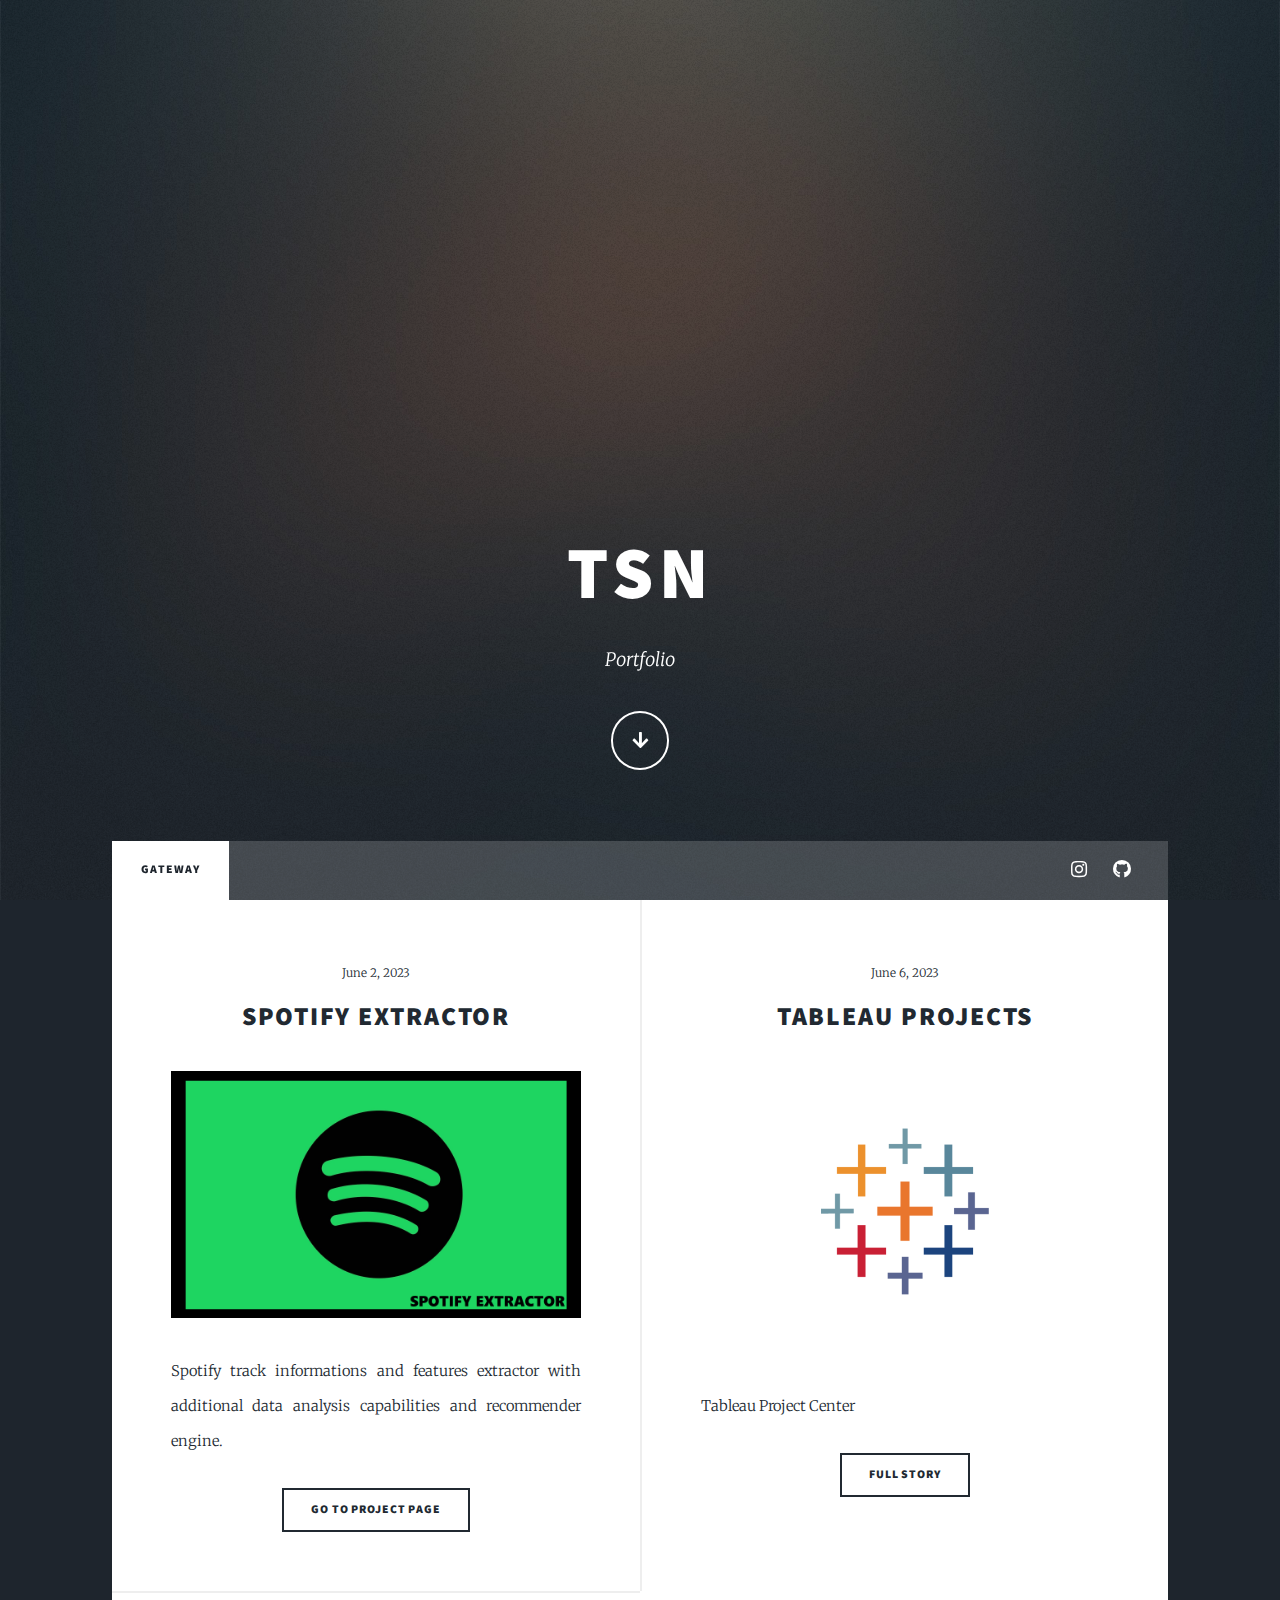
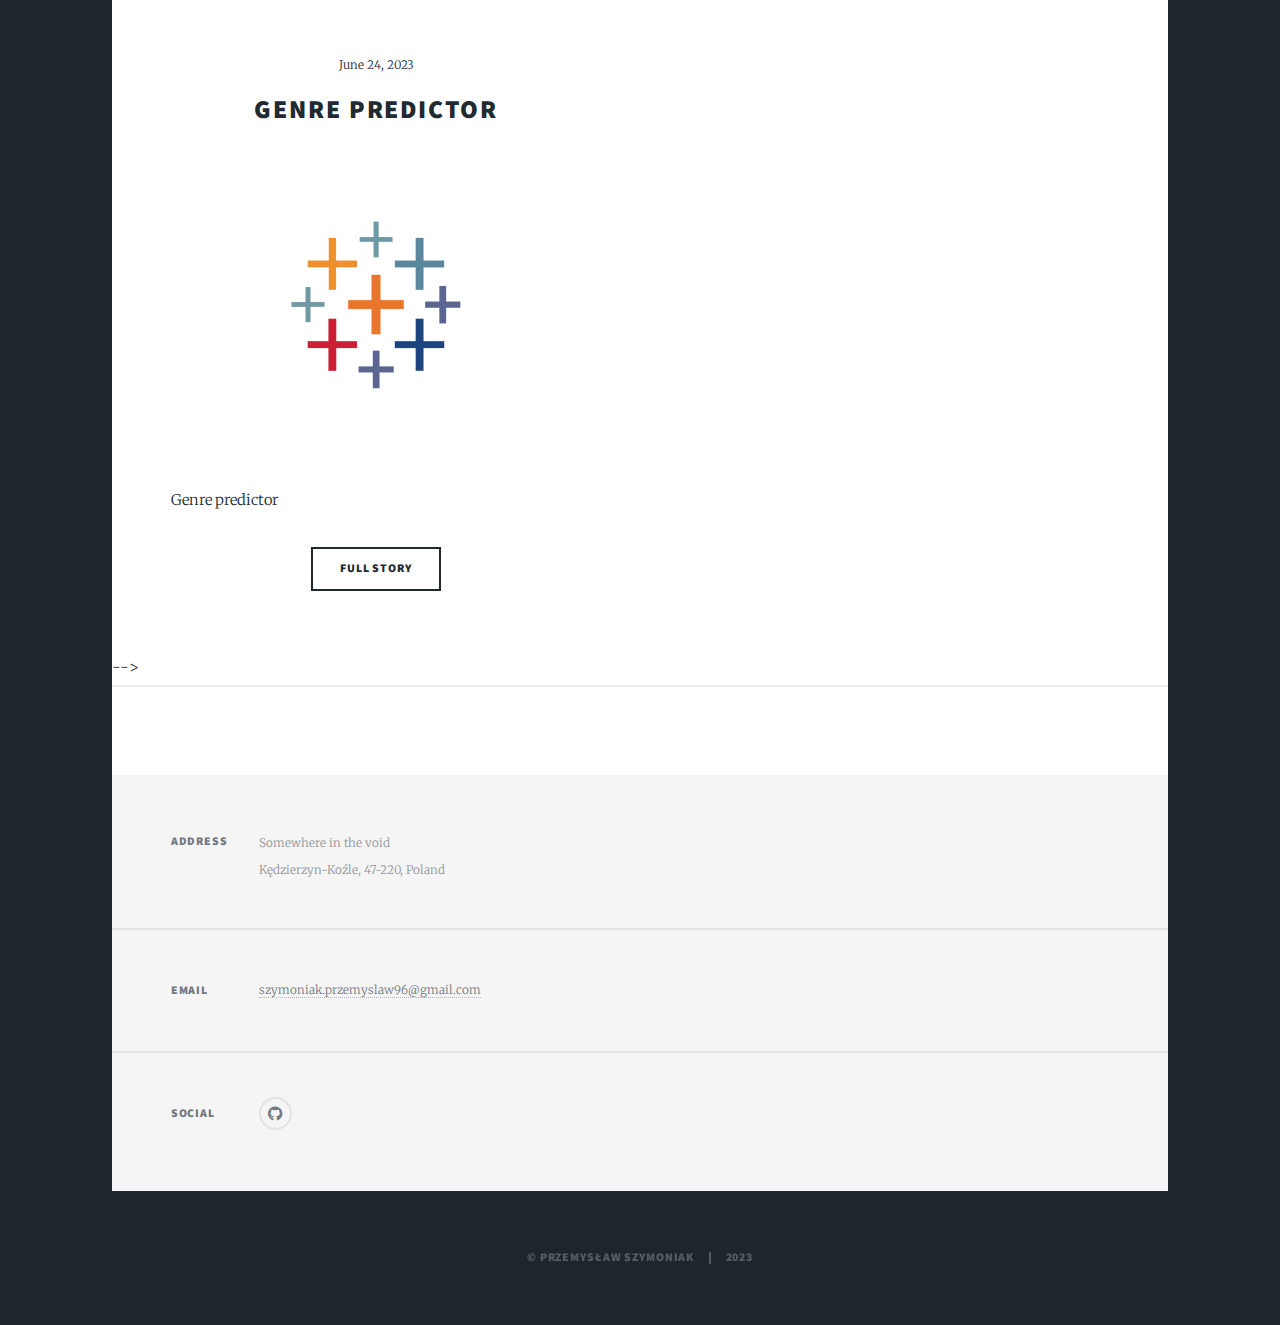
==== commit a9d4a081: "update" ====
--- a/Portfolio/index.html
+++ b/Portfolio/index.html
@@ -81,6 +81,17 @@
 									<p>Tableau Project Center</p>
 									<ul class="actions special">
 										<li><a href="TableauProjects.html" class="button">Full Story</a></li>
+									</ul>
+								</article>
+								<article>
+									<header>
+										<span class="date">June 24, 2023</span>
+										<h2><a href="#">Genre Predictor</a></h2>
+									</header>
+									<a href="/Portfolio/GenrePredictorPage.html" class="image fit"><img src="images/tableau.png" alt="" /></a>
+									<p>Genre predictor</p>
+									<ul class="actions special">
+										<li><a href="/Portfolio/GenrePredictorPage.html" class="button">Full Story</a></li>
 									</ul>
 								</article>
 								<!-- <article>
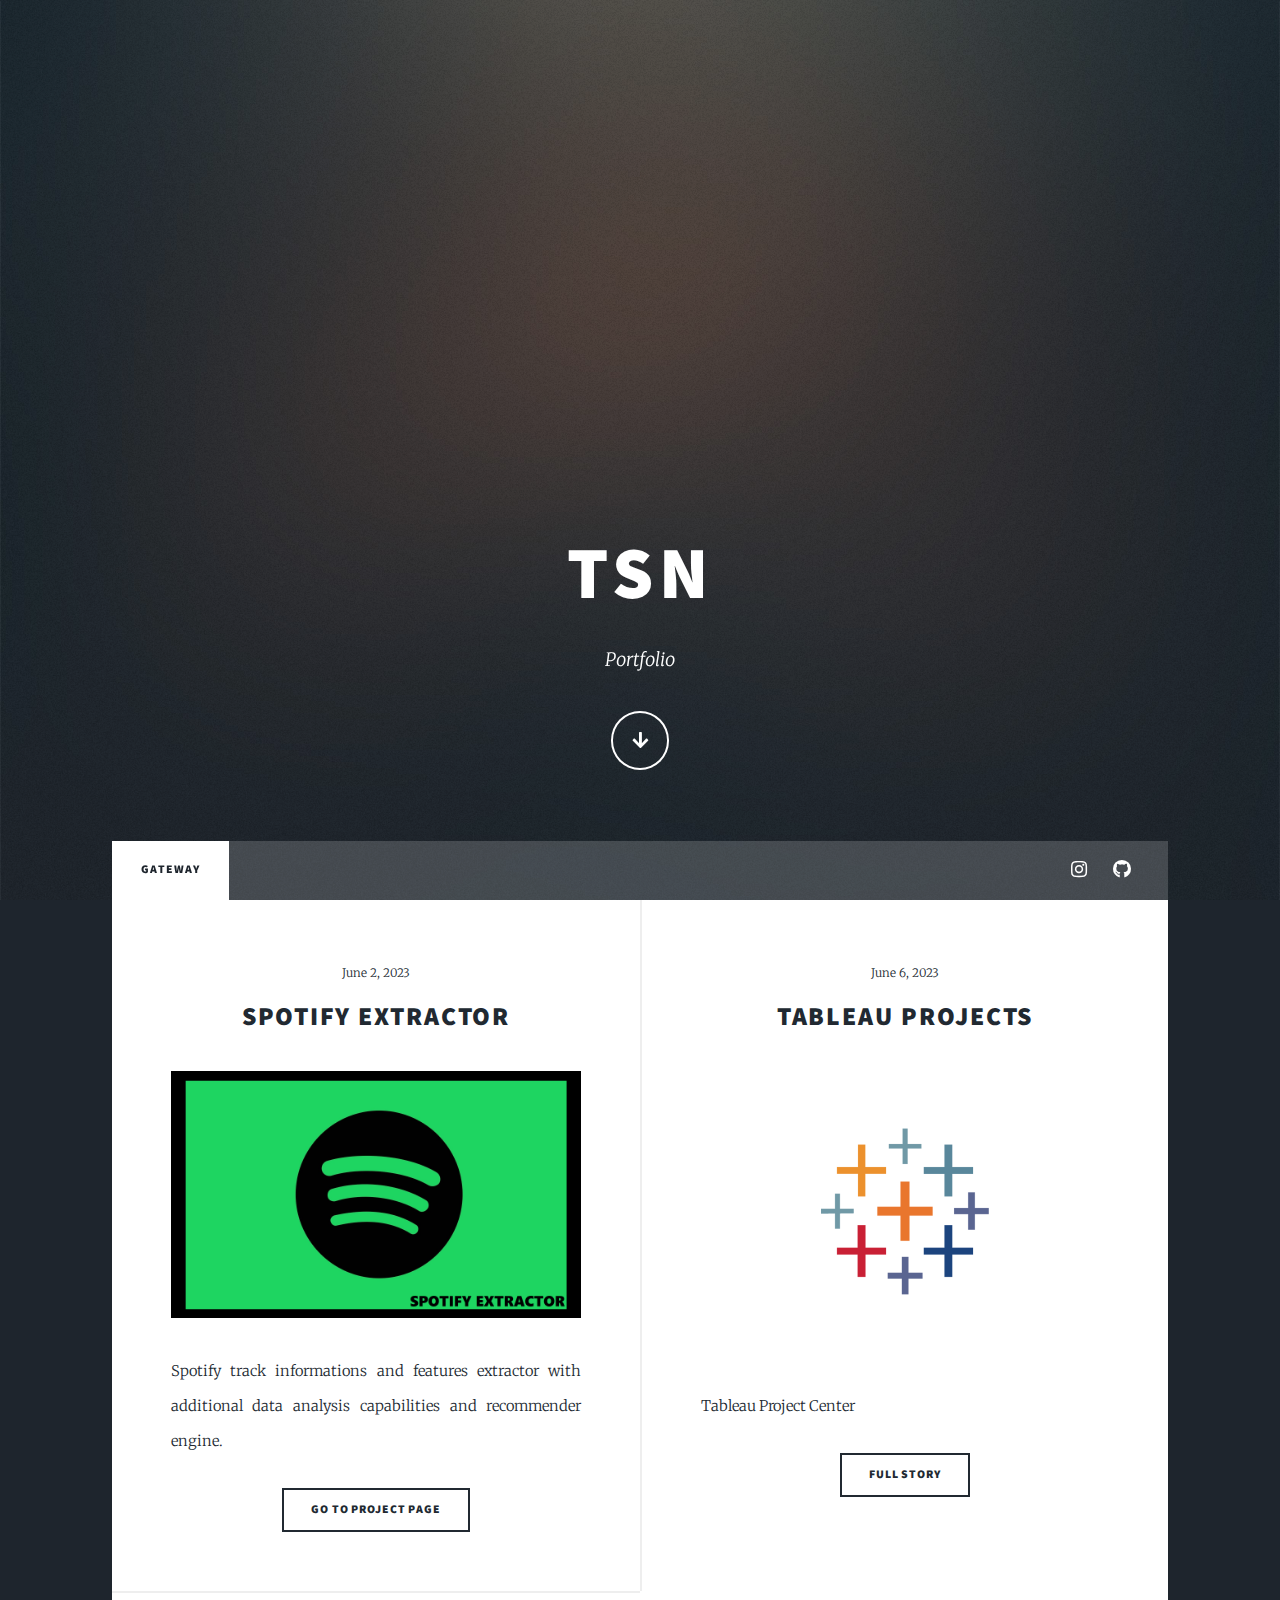
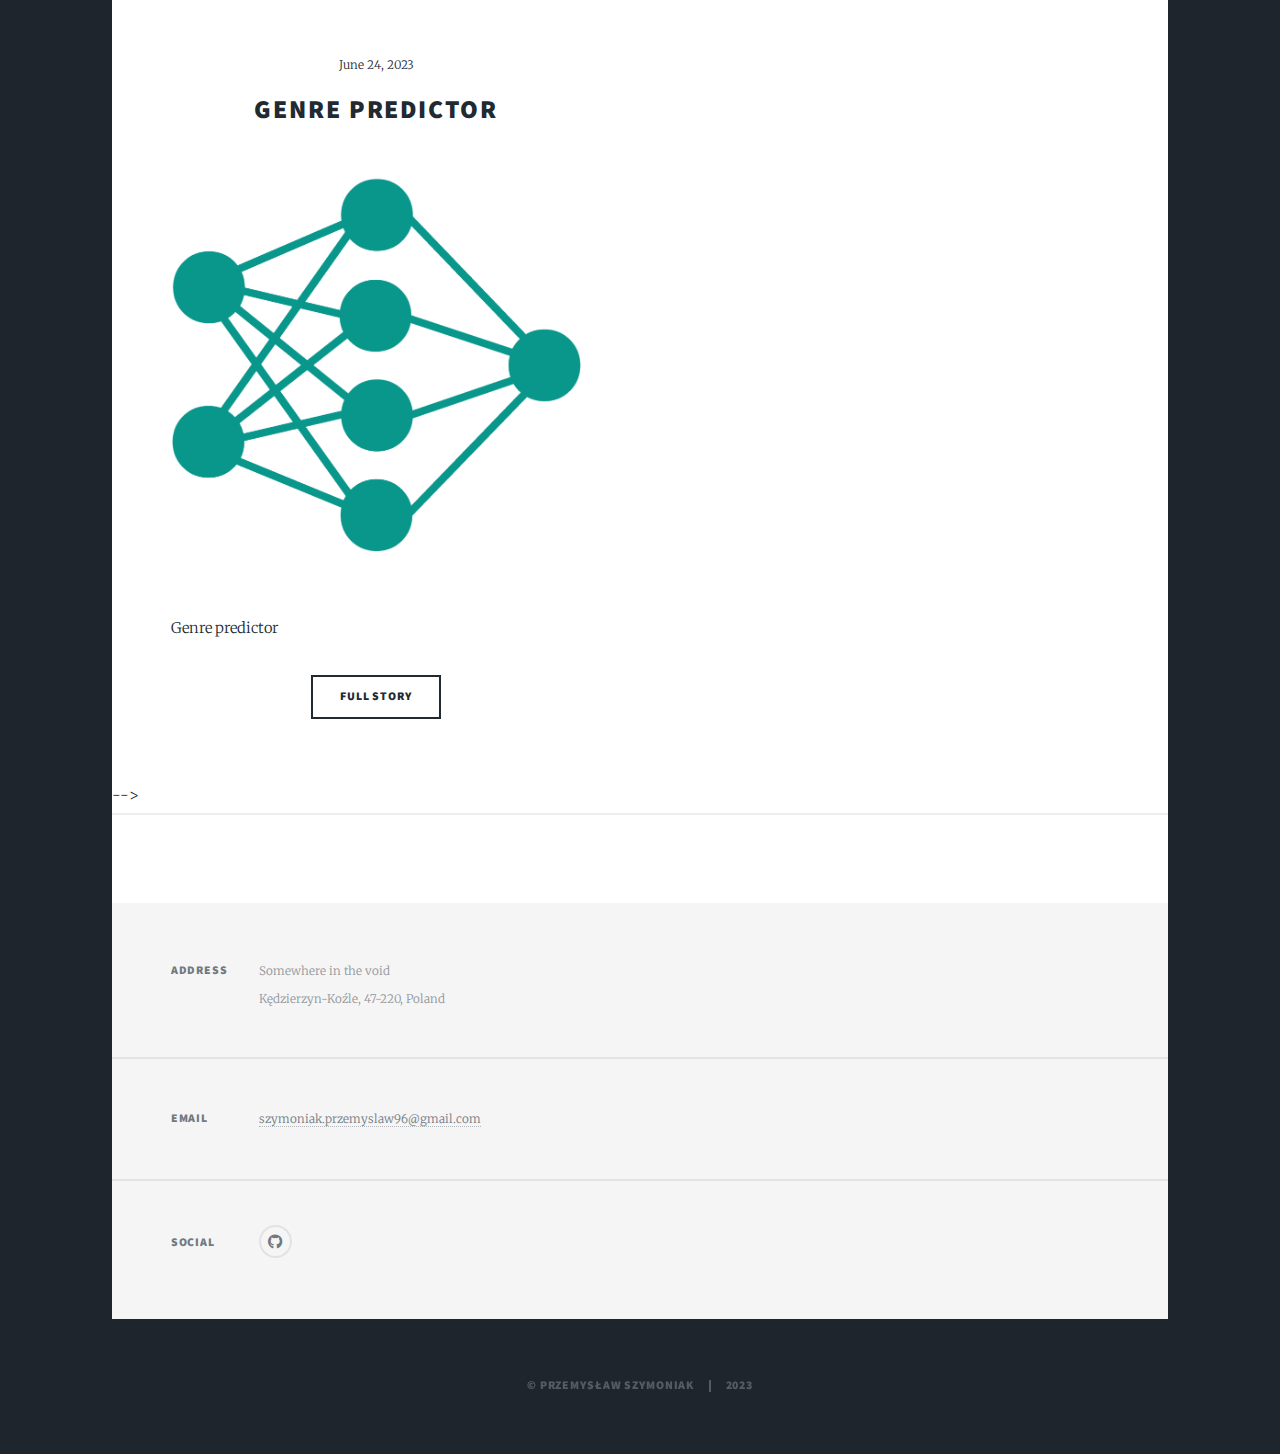
==== commit 6b038583: "update index" ====
--- a/Portfolio/index.html
+++ b/Portfolio/index.html
@@ -88,7 +88,7 @@
 										<span class="date">June 24, 2023</span>
 										<h2><a href="#">Genre Predictor</a></h2>
 									</header>
-									<a href="/Portfolio/GenrePredictorPage.html" class="image fit"><img src="images/tableau.png" alt="" /></a>
+									<a href="/Portfolio/GenrePredictorPage.html" class="image fit"><img src="images/GenrePredictorLogo.png" alt="" /></a>
 									<p>Genre predictor</p>
 									<ul class="actions special">
 										<li><a href="/Portfolio/GenrePredictorPage.html" class="button">Full Story</a></li>
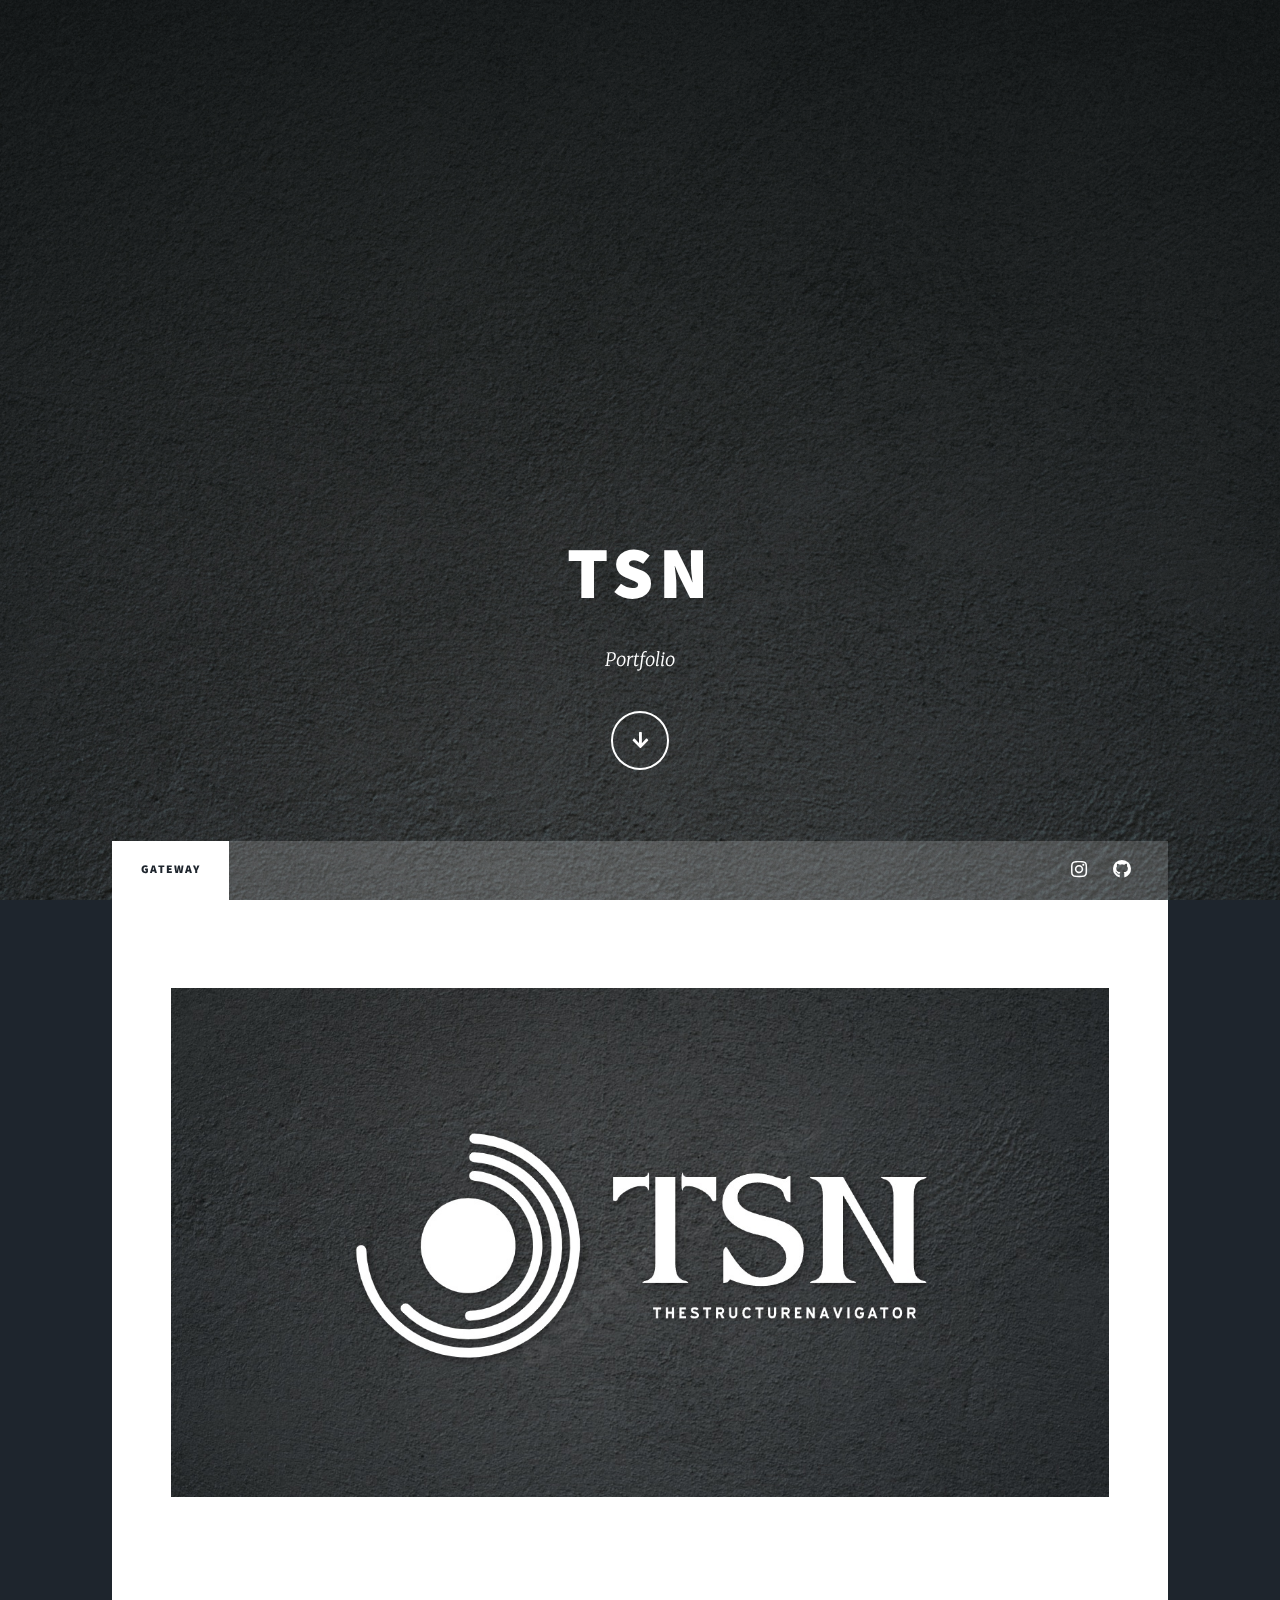
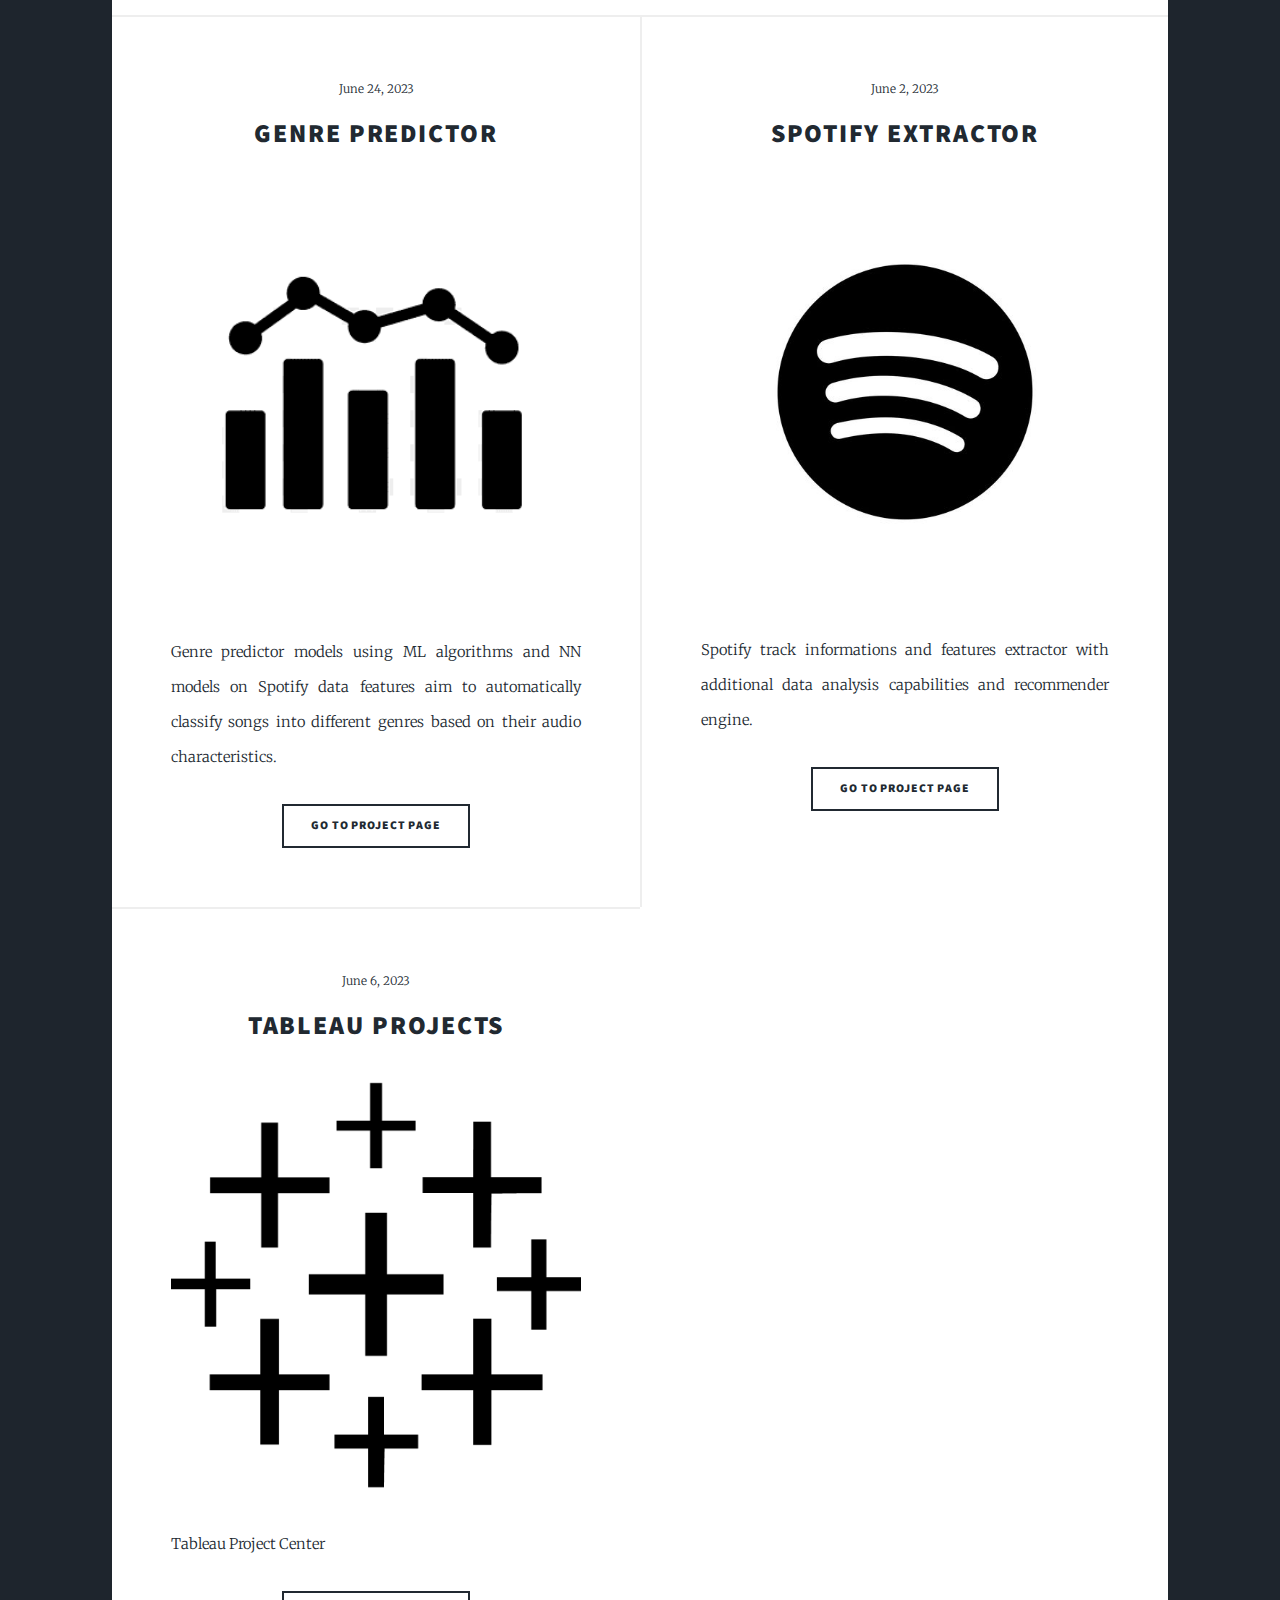
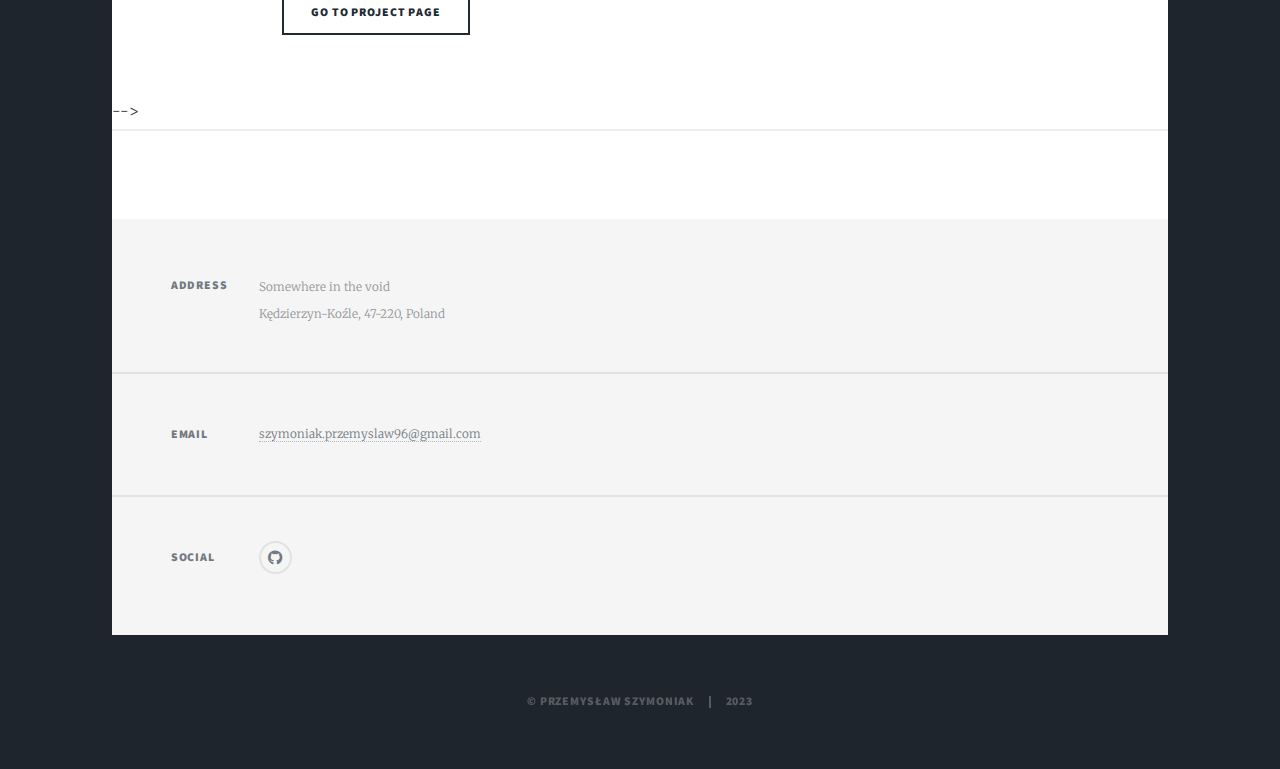
==== commit 52e0397e: "update portfolio" ====
--- a/Portfolio/index.html
+++ b/Portfolio/index.html
@@ -46,25 +46,27 @@
 					<div id="main">
 
 						<!-- Featured Post -->
-							<!-- <article class="post featured">
-								<header class="major">
-									<span class="date">May 31, 2023</span>
-									<h2><a href="#">Project I<br/>
-									SpotifyExtractor</a></h2>
-									<p>Spotify tracklist extractor with data analysis capabilities.</p>
-								</header>
-								<a href="#" class="image main"><img src="images/pic01.jpg" alt="" /></a>
-								<ul class="actions special">
-									<li><a href="#" class="button large">Read More</a></li>
-								</ul>
-							</article> -->
+							<article class="post featured">
+								<a href="#" class="image main"><img src="images/TSNLogo4.jpg" alt="" /></a>
+							</article>
 
 						<!-- Posts -->
 							<section class="posts">
 								<article>
 									<header>
+										<span class="date">June 24, 2023</span>
+										<h2><a href="/Portfolio/GenrePredictorProjectPage.html">Genre Predictor</a></h2>
+									</header>
+									<a href="/Portfolio/GenrePredictorProjectPage.html" class="image fit"><img src="images/GenrePredictorLogo.png" alt="" /></a>
+									<p>Genre predictor models using ML algorithms and NN models on Spotify data features aim to automatically classify songs into different genres based on their audio characteristics.</p>
+									<ul class="actions special">
+										<li><a href="/Portfolio/GenrePredictorProjectPage.html" class="button">Go to project page</a></li>
+									</ul>
+								</article>
+								<article>
+									<header>
 										<span class="date">June 2, 2023</span>
-										<h2><a href="#">Spotify Extractor</a></h2>
+										<h2><a href="/Portfolio/SpotifyExtractorProjectPage.html">Spotify Extractor</a></h2>
 									</header>
 									<a href="/Portfolio/SpotifyExtractorProjectPage.html" class="image fit"><img src="images/SpotifyExtractorProjectLogo.jpg" alt="" /></a>
 									<p>Spotify track informations and features extractor with additional data analysis capabilities and recommender engine.</p>
@@ -75,25 +77,15 @@
 								<article>
 									<header>
 										<span class="date">June 6, 2023</span>
-										<h2><a href="#">Tableau Projects</a></h2>
+										<h2><a href="/Portfolio/TableauProjects.html">Tableau Projects</a></h2>
 									</header>
 									<a href="/Portfolio/TableauProjects.html" class="image fit"><img src="images/tableau.png" alt="" /></a>
 									<p>Tableau Project Center</p>
 									<ul class="actions special">
-										<li><a href="TableauProjects.html" class="button">Full Story</a></li>
-									</ul>
-								</article>
-								<article>
-									<header>
-										<span class="date">June 24, 2023</span>
-										<h2><a href="#">Genre Predictor</a></h2>
-									</header>
-									<a href="/Portfolio/GenrePredictorPage.html" class="image fit"><img src="images/GenrePredictorLogo.png" alt="" /></a>
-									<p>Genre predictor</p>
-									<ul class="actions special">
-										<li><a href="/Portfolio/GenrePredictorPage.html" class="button">Full Story</a></li>
-									</ul>
-								</article>
+										<li><a href="TableauProjects.html" class="button">Go to project page</a></li>
+									</ul>
+								</article>
+								
 								<!-- <article>
 									<header>
 										<span class="date">April 18, 2017</span>
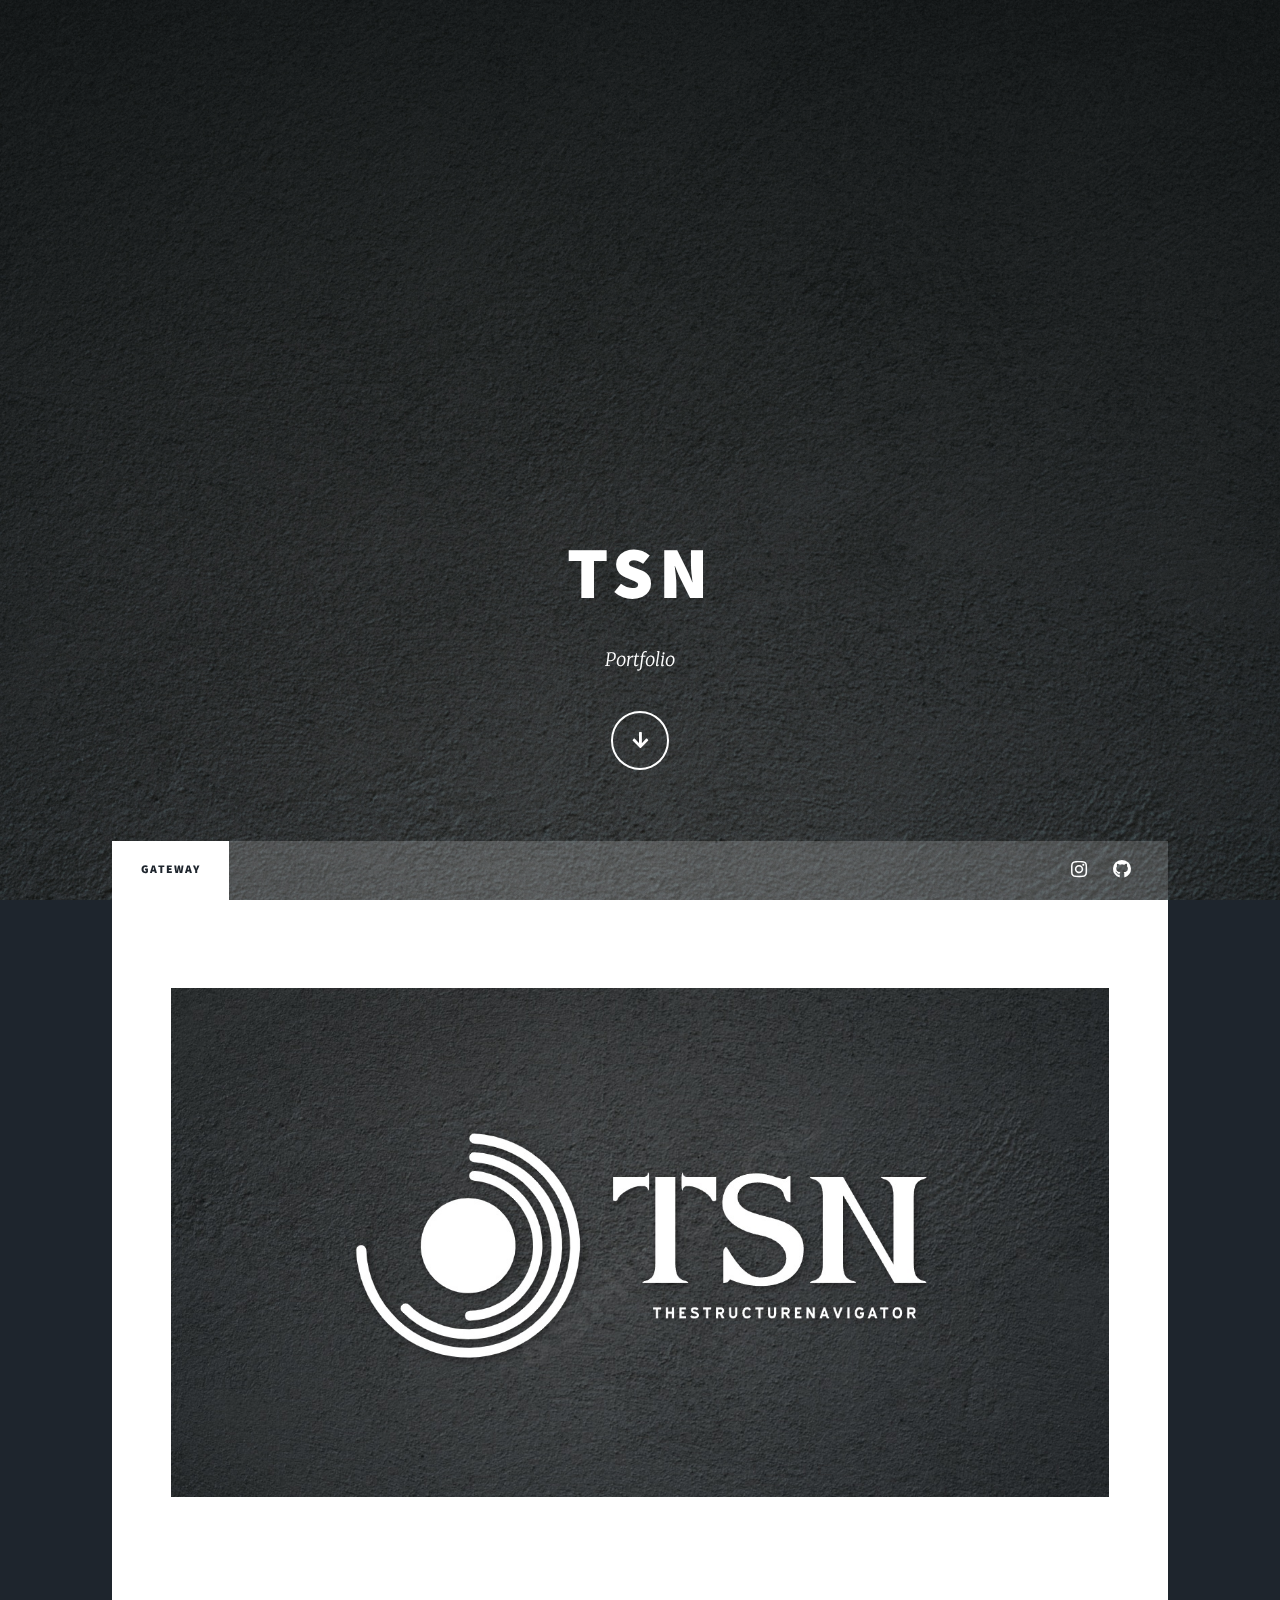
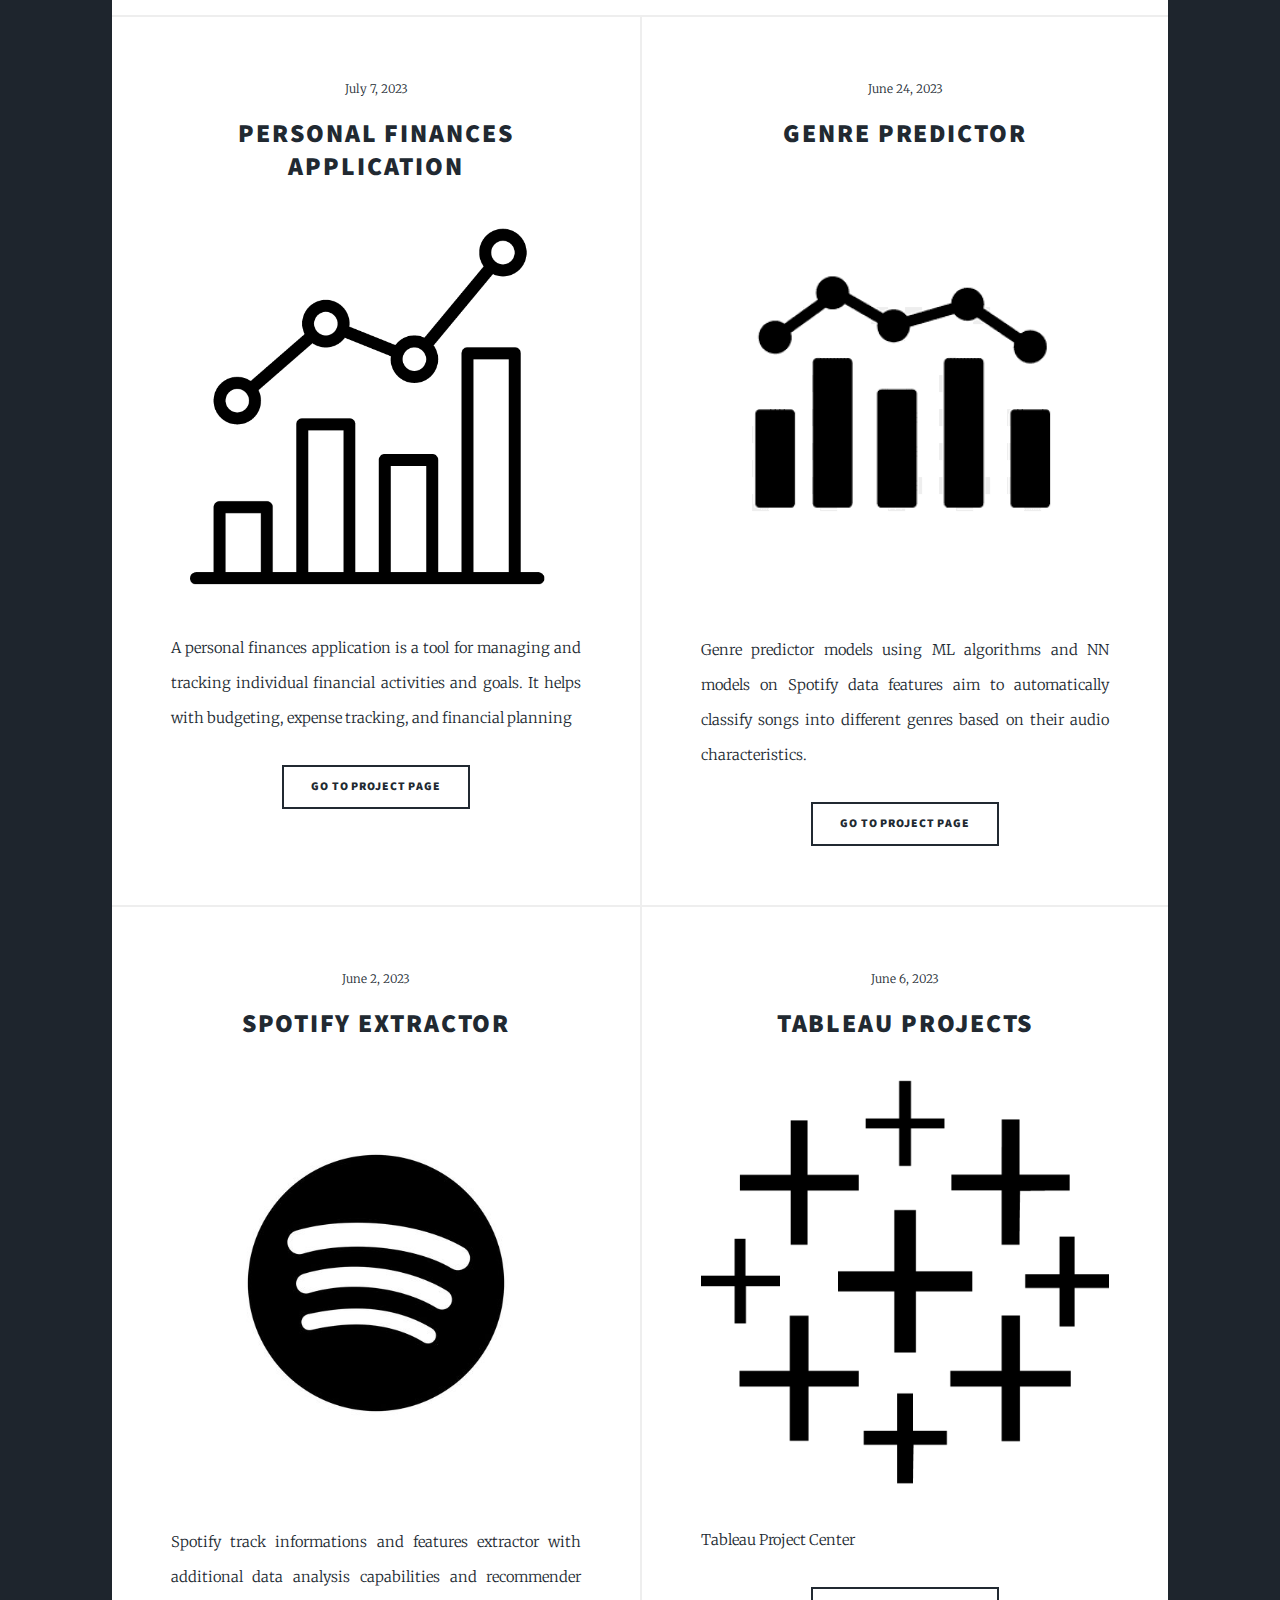
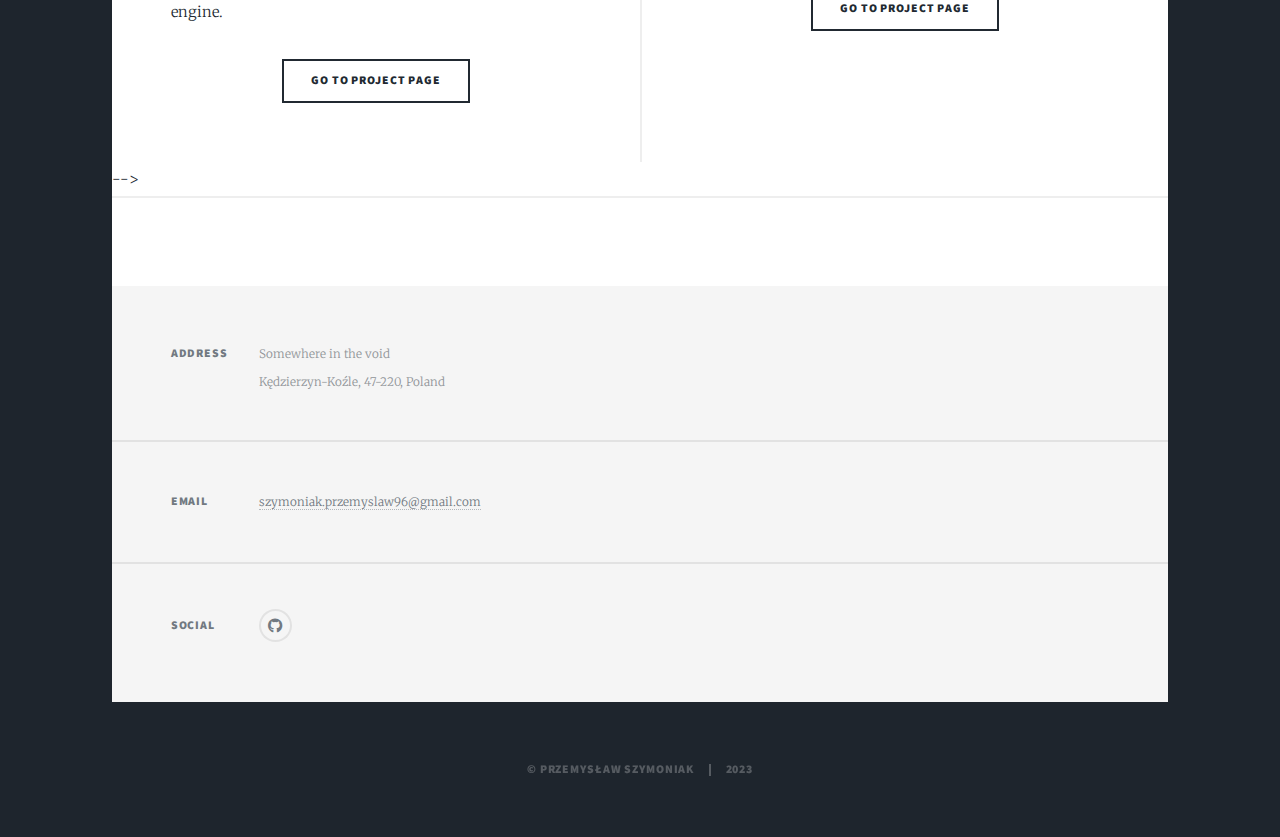
==== commit 8d8db301: "PersonalFinancesAppUpload" ====
--- a/Portfolio/index.html
+++ b/Portfolio/index.html
@@ -52,6 +52,22 @@
 
 						<!-- Posts -->
 							<section class="posts">
+
+								<article>
+									<header>
+										<span class="date">July 7, 2023</span>
+										<h2><a href="/Portfolio/PersonalFinancesApp.html">Personal Finances Application</a></h2>
+									</header>
+									<a href="/Portfolio/PersonalFinancesApp.html" class="image fit"><img src="images/PersonalFinancesAppHeaderLogo.png" alt="" /></a>
+									<p>A personal finances application is a tool for 
+										managing and tracking individual financial 
+										activities and goals. It helps with budgeting, 
+										expense tracking, and financial planning</p>
+									<ul class="actions special">
+										<li><a href="PersonalFinancesApp.html" class="button">Go to project page</a></li>
+									</ul>
+								</article>
+								
 								<article>
 									<header>
 										<span class="date">June 24, 2023</span>
